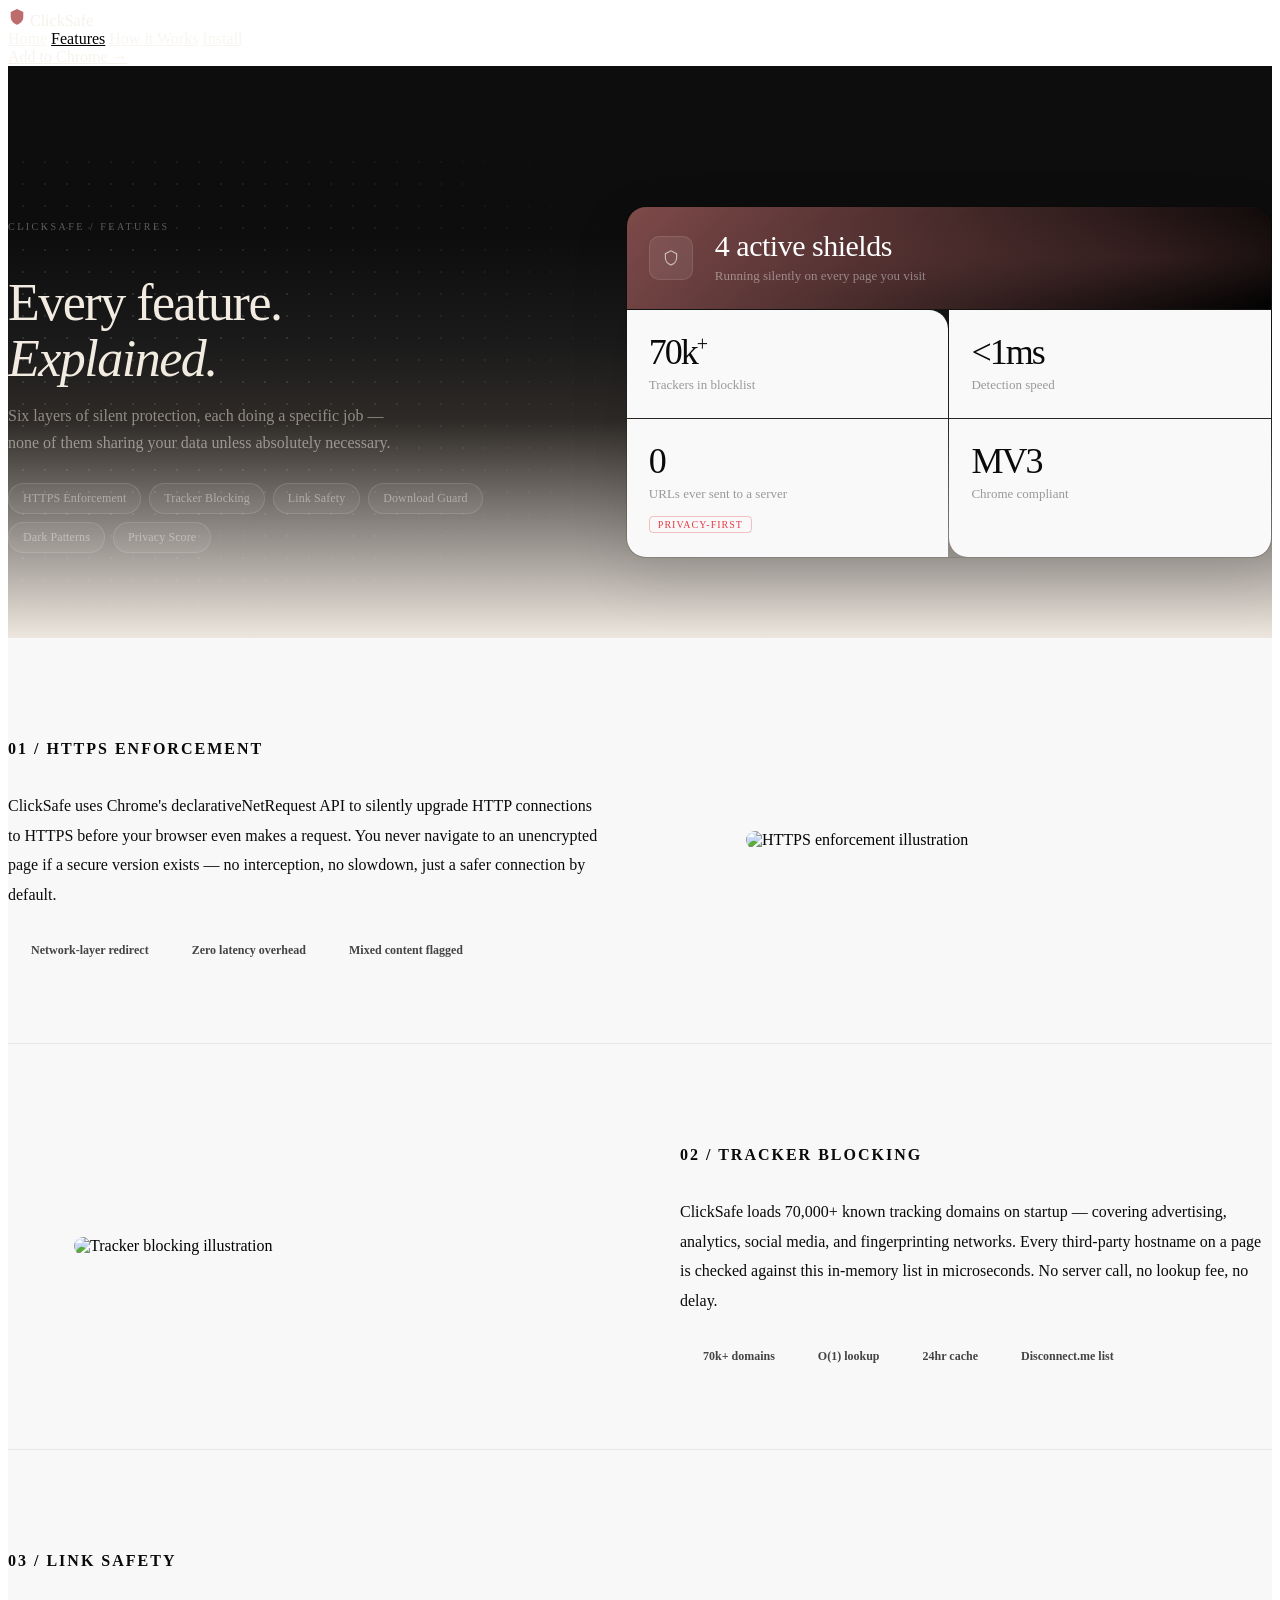
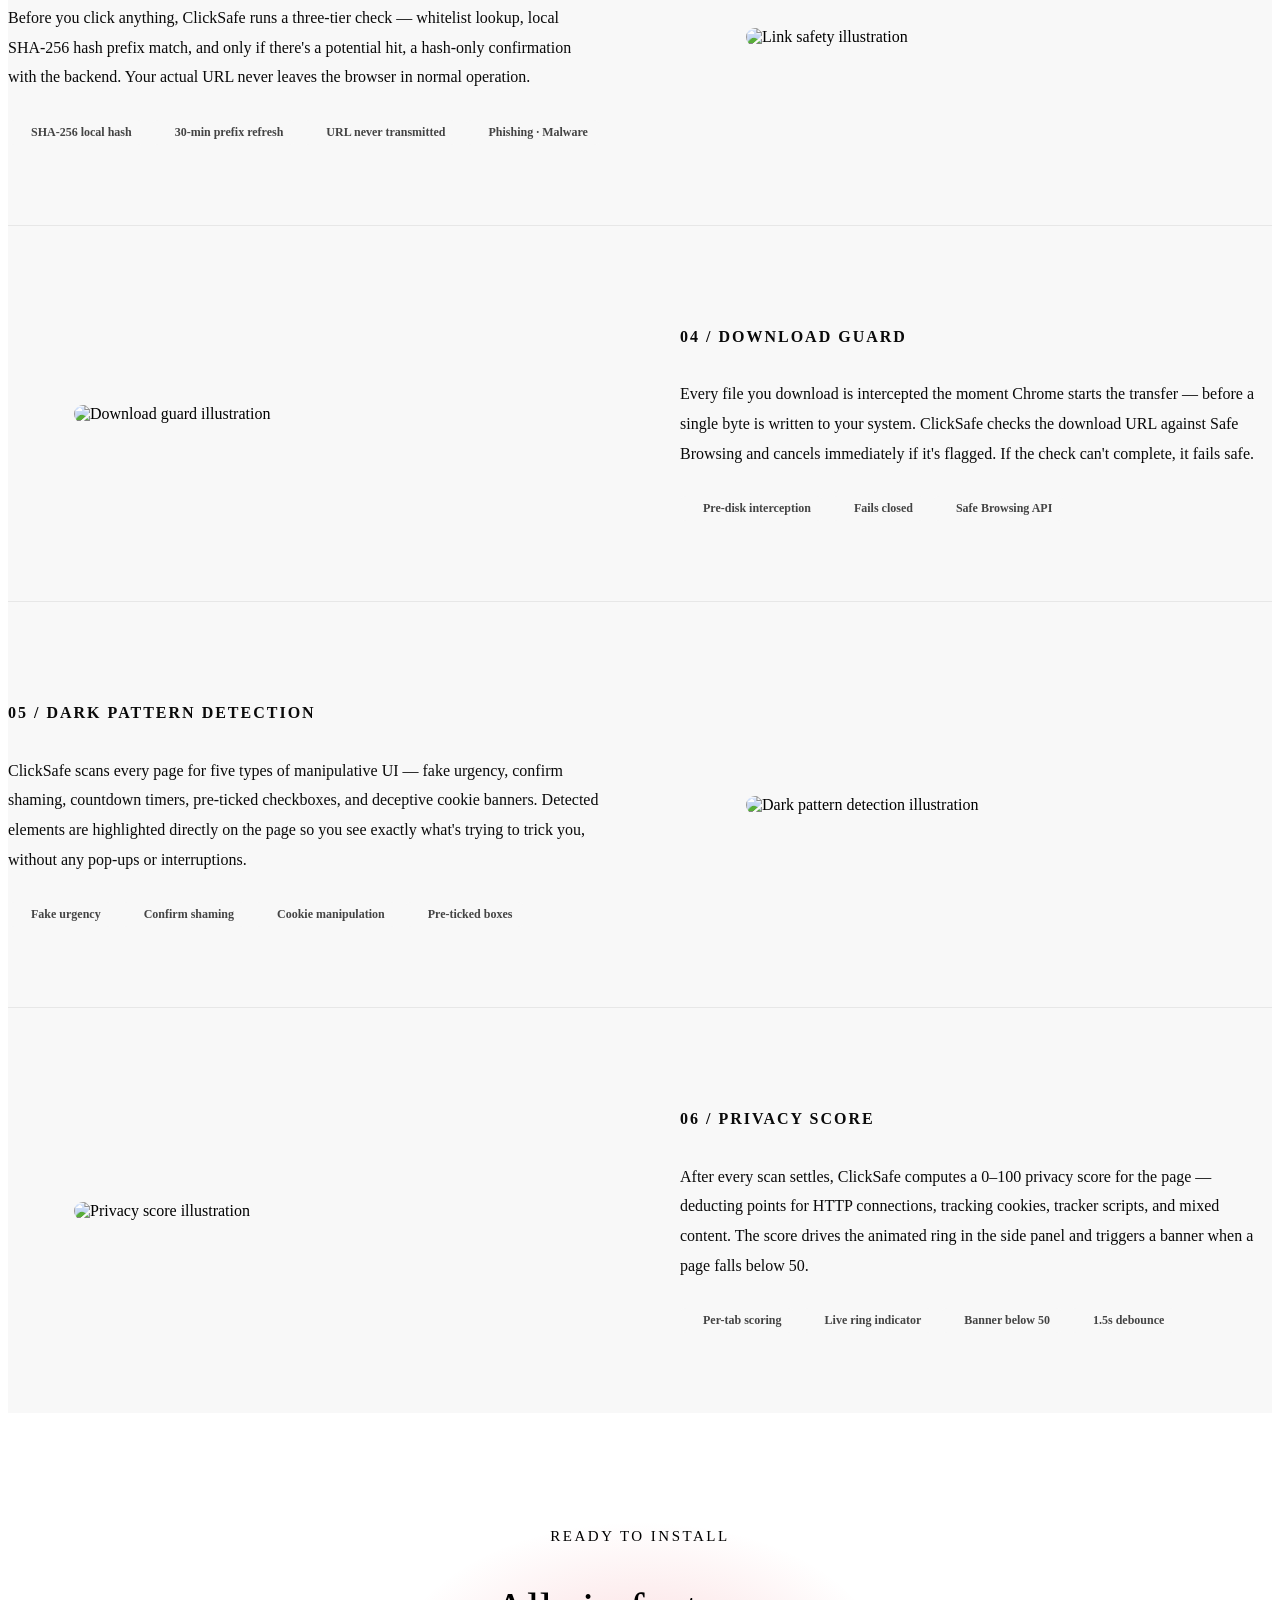
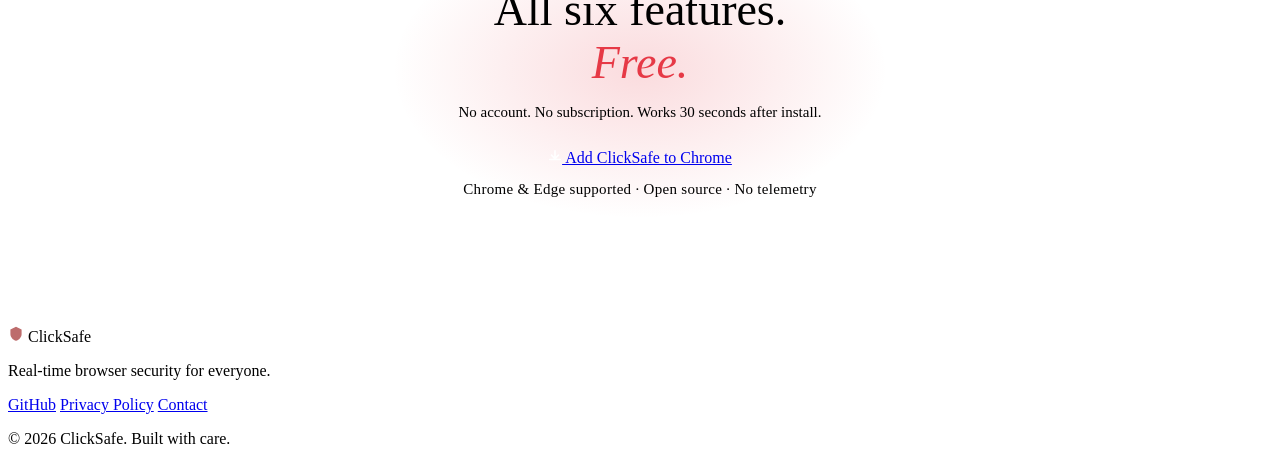
==== features.html @ 42089989 "add: html files" ====
<!DOCTYPE html>
<html lang="en">
<head>
  <meta charset="UTF-8" />
  <meta name="viewport" content="width=device-width, initial-scale=1.0" />
  <meta name="description" content="Every feature ClickSafe uses to protect your browser — explained clearly." />
  <title>Features — ClickSafe</title>

  <link href="https://fonts.googleapis.com/css2?family=DM+Serif+Display:ital@0;1&family=Space+Mono:wght@400;700&display=swap" rel="stylesheet">
  <link href="https://api.fontshare.com/v2/css?f[]=satoshi@400,500,600,700&display=swap" rel="stylesheet">
  <link rel="stylesheet" href="style.css">

  <style>
    body { background: #ffffff; }

    /* ── HERO ── */
    .feat-hero {
      padding: 0 0 80px;
      background: linear-gradient(
        to bottom,
        #0d0d0d 0%,
        #0d0d0d 30%,
        #1a1a1a 48%,
        #2e2a27 62%,
        #EDE7DF 100%
      );
      position: relative;
      overflow: hidden;
    }

    .feat-hero-inner {
      display: grid;
      grid-template-columns: 1fr 1.15fr;
      gap: 56px;
      align-items: center;
      padding-top: 140px;
    }

    .feat-hero-left {
      position: relative;
    }
    .feat-hero-left::before {
      content: '';
      position: absolute;
      inset: -60px -40px;
      background-image: radial-gradient(circle, rgba(255,255,255,0.1) 1px, transparent 1px);
      background-size: 22px 22px;
      mask-image: radial-gradient(ellipse 90% 85% at 25% 50%, black 30%, transparent 100%);
      -webkit-mask-image: radial-gradient(ellipse 90% 85% at 25% 50%, black 30%, transparent 100%);
      pointer-events: none;
      z-index: 0;
    }
    .feat-hero-left > * {
      position: relative;
      z-index: 1;
    }

    /* ── Left ── */
    .feat-eyebrow {
      font-family: var(--font-mono);
      font-size: 10px;
      letter-spacing: 2.5px;
      text-transform: uppercase;
      color: rgba(245,240,232,0.35);
      margin-bottom: 14px;
    }

    .feat-hero h1 {
      font-family: var(--font-display);
      font-size: clamp(36px, 4.2vw, 52px);
      font-weight: 400;
      line-height: 1.07;
      letter-spacing: -1.5px;
      color: #F2EBE1;
      margin-bottom: 16px;
    }
    .feat-hero h1 em {
      font-style: italic;
      color: #F2EBE1;
    }

    .feat-hero-desc {
      font-size: 16px;
      color: rgba(245,240,232,0.5);
      line-height: 1.7;
      max-width: 400px;
      margin-bottom: 26px;
    }

    .feat-pill-nav {
      display: flex;
      gap: 8px;
      flex-wrap: wrap;
    }
    .feat-pill {
      font-size: 12px;
      font-weight: 500;
      font-family: var(--font-body);
      padding: 7px 14px;
      border-radius: 999px;
      border: 1px solid rgba(255,255,255,0.12);
      color: rgba(245,240,232,0.45);
      text-decoration: none;
      transition: all 0.2s;
      background: rgba(255,255,255,0.05);
      letter-spacing: 0.1px;
    }
    .feat-pill:hover {
      border-color: rgba(230,57,70,0.5);
      color: rgba(245,240,232,0.95);
      background: rgba(230,57,70,0.08);
    }

    /* ── Right: stat grid ── */
    .feat-stat-grid {
      display: grid;
      grid-template-columns: 1fr 1fr;
      gap: 1px;
      background: rgba(0,0,0,0.1);
      border-radius: 20px;
      overflow: hidden;
      border: 1px solid rgba(0,0,0,0.1);
      box-shadow: 0 20px 60px rgba(0,0,0,0.1);
    }

    .feat-stat {
      background: #F9F9F9;
      padding: 24px 22px;
      transition: background 0.18s;
    }
    .feat-stat:hover { background: #fff; }

    .feat-stat:nth-child(1) { border-radius: 19px 0 0 0; }
    .feat-stat:nth-child(2) { border-radius: 0 19px 0 0; }
    .feat-stat:nth-child(5) { border-radius: 0 0 0 19px; }
    .feat-stat:nth-child(6) { border-radius: 0 0 19px 0; }

    .feat-stat.featured {
      grid-column: span 2;
      border-radius: 0;
      display: flex;
      align-items: center;
      gap: 22px;
      padding: 24px 22px;
      background:
        linear-gradient(135deg, rgba(189,108,108,0.65) 0%, rgba(0,0,0,0.88) 100%);
      position: relative;
      overflow: hidden;
    }
    .feat-stat.featured::after {
      content: '';
      position: absolute;
      inset: 0;
      background: radial-gradient(ellipse at 80% 50%, rgba(189,108,108,0.12) 0%, transparent 65%);
      pointer-events: none;
    }
    .feat-stat.featured:hover {
      background:
        linear-gradient(135deg, rgba(189,108,108,0.65) 0%, rgba(0,0,0,0.92) 100%);
    }

    .feat-stat-icon {
      width: 42px;
      height: 42px;
      border-radius: 10px;
      background: rgba(255,255,255,0.08);
      border: 1px solid rgba(255,255,255,0.1);
      display: flex;
      align-items: center;
      justify-content: center;
      flex-shrink: 0;
      position: relative;
      z-index: 1;
    }

    .feat-stat-num {
      font-family: var(--font-display);
      font-size: 36px;
      font-weight: 400;
      color: #0a0a0a;
      line-height: 1;
      margin-bottom: 6px;
      letter-spacing: -2px;
    }
    .feat-stat-num sup {
      font-size: 20px;
      vertical-align: super;
      letter-spacing: 0;
    }

    .feat-stat.featured .feat-stat-num {
      font-size: 30px;
      color: #fff;
      letter-spacing: -0.5px;
      position: relative;
      z-index: 1;
    }

    .feat-stat-label {
      font-size: 13px;
      color: #999;
      line-height: 1.4;
      font-family: var(--font-body);
    }
    .feat-stat.featured .feat-stat-label {
      color: rgba(255,255,255,0.42);
      position: relative;
      z-index: 1;
    }

    .feat-stat-body { position: relative; z-index: 1; }

    .feat-stat-accent {
      display: inline-block;
      font-size: 10px;
      font-family: var(--font-mono);
      letter-spacing: 1px;
      text-transform: uppercase;
      color: #E63946;
      border: 1px solid rgba(230,57,70,0.3);
      padding: 2px 8px;
      border-radius: 4px;
      margin-top: 12px;
    }

    /* ── FEATURE ROWS ── */
    .features-wrap {
      padding: 0;
      background: #f8f8f8;
    }

    .feat-row {
      display: grid;
      grid-template-columns: 1fr 1fr;
      align-items: center;
      gap: 80px;
      padding: 80px 0;
      border-bottom: 1px solid rgba(0,0,0,0.07);
      scroll-margin-top: 80px;
    }
    .feat-row:last-child { border-bottom: none; }

    .feat-row.reverse { direction: rtl; }
    .feat-row.reverse > * { direction: ltr; }

    /* ── UPDATED: bigger, bolder feature tag ── */
    .feat-tag {
      font-family: var(--font-mono);
      font-size: 20px;
      font-weight: 700;
      letter-spacing: 2px;
      text-transform: uppercase;
      color: #0a0a0a;
      margin-bottom: 16px;
    }

    .feat-text h2 {
      font-family: var(--font-display);
      font-size: clamp(28px, 3vw, 40px);
      font-weight: 400;
      line-height: 1.2;
      letter-spacing: -0.3px;
      color: #0a0a0a;
      margin-bottom: 20px;
    }
    .feat-text h2 em { font-style: italic; color: #0a0a0a; }

    /* ── UPDATED: paragraph text now black ── */
    .feat-text p {
      font-size: 16px;
      color: #0a0a0a;
      line-height: 1.85;
      margin-bottom: 28px;
    }

    /* chips */
    .feat-chips { display: flex; flex-wrap: wrap; gap: 8px; }
    .chip {
      display: inline-flex;
      align-items: center;
      gap: 5px;
      font-size: 12px;
      font-weight: 600;
      font-family: var(--font-body);
      padding: 5px 12px;
      border-radius: 6px;
      background: #f8f8f8;
      color: #444;
      border: 1px solid var(--border-light);
    }
    .chip-dot {
      width: 6px; height: 6px;
      border-radius: 50%;
      background: var(--red);
      flex-shrink: 0;
    }

    /* illustration */
    .feat-illus {
      display: flex;
      align-items: center;
      justify-content: center;
    }
    .feat-illus img {
      width: 100%;
      max-width: 460px;
      height: auto;
      border-radius: 16px;
      display: block;
    }

    /* ── CTA ── */
    .feat-cta {
      background: var(--dark);
      padding: 100px 0;
      text-align: center;
      position: relative;
      overflow: hidden;
    }
    .feat-cta-glow {
      position: absolute;
      width: 500px; height: 300px;
      border-radius: 50%;
      background: radial-gradient(ellipse, rgba(230,57,70,0.18) 0%, transparent 70%);
      top: 50%; left: 50%;
      transform: translate(-50%, -50%);
      pointer-events: none;
    }
    .feat-cta-inner { position: relative; z-index: 1; max-width: 520px; margin: 0 auto; }
    .feat-cta h2 {
      font-family: var(--font-display);
      font-size: clamp(32px, 4vw, 46px);
      color: var(--text-light);
      font-weight: 400;
      margin-bottom: 14px;
    }
    .feat-cta h2 em { color: #E63946; font-style: italic; }
    .feat-cta p { font-size: 15px; color: var(--text-light-muted); margin-bottom: 28px; }
    .feat-cta-note {
      font-family: var(--font-mono);
      font-size: 11px;
      color: rgba(245,240,232,0.25);
      margin-top: 14px;
      letter-spacing: 0.3px;
    }

    /* ── RESPONSIVE ── */
    @media (max-width: 900px) {
      .feat-hero-inner { grid-template-columns: 1fr; gap: 48px; }
      .feat-stat-grid { grid-template-columns: repeat(2, 1fr); }
      .feat-stat:nth-child(1),
      .feat-stat:nth-child(2),
      .feat-stat:nth-child(5),
      .feat-stat:nth-child(6) { border-radius: 0; }
    }
    @media (max-width: 860px) {
      .feat-row { grid-template-columns: 1fr; gap: 40px; padding: 64px 0; }
      .feat-row.reverse { direction: ltr; }
      .feat-illus { order: -1; }
    }
    @media (max-width: 580px) {
      .feat-hero { padding: 100px 0 60px; }
      .feat-stat.featured { flex-direction: column; gap: 10px; }
    }
  </style>
</head>
<body>

  <header class="navbar scrolled" id="navbar" style="background: transparent; box-shadow: none;">
    <div class="container nav-inner">
      <div class="nav-logo" style="color: rgba(245,240,232,0.9);">
        <svg width="18" height="18" viewBox="0 0 20 20" fill="none">
          <path d="M10 1L3 4.5V10c0 4 3.1 7.5 7 8.5 3.9-1 7-4.5 7-8.5V4.5L10 1z" fill="#bd6c6c"/>
        </svg>
        ClickSafe
      </div>
      <nav class="nav-links">
        <a href="index.html" style="color: rgba(245,240,232,0.6);">Home</a>
        <a href="features.html" style="color: var(--red);">Features</a>
        <a href="how-it-works.html" style="color: rgba(245,240,232,0.6);">How it Works</a>
        <a href="index.html#install" style="color: rgba(245,240,232,0.6);">Install</a>
      </nav>
      <a href="#" class="nav-cta" style="color: rgba(245,240,232,0.8); border-color: rgba(245,240,232,0.2);">Add to Chrome &rarr;</a>
    </div>
  </header>

  <section class="feat-hero">
    <div class="container">
      <div class="feat-hero-inner">

        <!-- Left -->
        <div class="feat-hero-left reveal">
          <p class="feat-eyebrow">ClickSafe / Features</p>
          <h1>Every feature.<br><em>Explained.</em></h1>
          <p class="feat-hero-desc">Six layers of silent protection, each doing a specific job — none of them sharing your data unless absolutely necessary.</p>
          <div class="feat-pill-nav">
            <a href="#https" class="feat-pill">HTTPS Enforcement</a>
            <a href="#trackers" class="feat-pill">Tracker Blocking</a>
            <a href="#links" class="feat-pill">Link Safety</a>
            <a href="#downloads" class="feat-pill">Download Guard</a>
            <a href="#darkpatterns" class="feat-pill">Dark Patterns</a>
            <a href="#score" class="feat-pill">Privacy Score</a>
          </div>
        </div>

        <!-- Right: stat grid -->
        <div class="feat-hero-right reveal reveal-delay">
          <div class="feat-stat-grid">

            <!-- Featured dark strip -->
            <div class="feat-stat featured">
              <div class="feat-stat-icon">
                <svg width="16" height="16" viewBox="0 0 20 20" fill="none">
                  <path d="M10 1L3 4.5V10c0 4 3.1 7.5 7 8.5 3.9-1 7-4.5 7-8.5V4.5L10 1z" stroke="rgba(255,255,255,0.6)" stroke-width="1.5"/>
                </svg>
              </div>
              <div class="feat-stat-body">
                <div class="feat-stat-num">4 active shields</div>
                <div class="feat-stat-label">Running silently on every page you visit</div>
              </div>
            </div>

            <div class="feat-stat">
              <div class="feat-stat-num">70k<sup>+</sup></div>
              <div class="feat-stat-label">Trackers in blocklist</div>
            </div>

            <div class="feat-stat">
              <div class="feat-stat-num">&lt;1ms</div>
              <div class="feat-stat-label">Detection speed</div>
            </div>

            <div class="feat-stat">
              <div class="feat-stat-num">0</div>
              <div class="feat-stat-label">URLs ever sent to a server</div>
              <span class="feat-stat-accent">Privacy-first</span>
            </div>

            <div class="feat-stat">
              <div class="feat-stat-num">MV3</div>
              <div class="feat-stat-label">Chrome compliant</div>
            </div>

          </div>
        </div>

      </div>
    </div>
  </section>

  <main class="features-wrap">
    <div class="container">

      <!-- 1. HTTPS — text left, image right -->
      <div class="feat-row reveal" id="https">
        <div class="feat-text">
          <p class="feat-tag">01 / HTTPS Enforcement</p>
          <p>ClickSafe uses Chrome's declarativeNetRequest API to silently upgrade HTTP connections to HTTPS before your browser even makes a request. You never navigate to an unencrypted page if a secure version exists — no interception, no slowdown, just a safer connection by default.</p>
          <div class="feat-chips">
            <span class="chip"><span class="chip-dot"></span>Network-layer redirect</span>
            <span class="chip"><span class="chip-dot"></span>Zero latency overhead</span>
            <span class="chip"><span class="chip-dot"></span>Mixed content flagged</span>
          </div>
        </div>
        <div class="feat-illus">
          <img src="assets/features/https.svg" alt="HTTPS enforcement illustration" />
        </div>
      </div>

      <!-- 2. TRACKERS — image left, text right -->
      <div class="feat-row reverse reveal" id="trackers">
        <div class="feat-text">
          <p class="feat-tag">02 / Tracker Blocking</p>
          <p>ClickSafe loads 70,000+ known tracking domains on startup — covering advertising, analytics, social media, and fingerprinting networks. Every third-party hostname on a page is checked against this in-memory list in microseconds. No server call, no lookup fee, no delay.</p>
          <div class="feat-chips">
            <span class="chip"><span class="chip-dot"></span>70k+ domains</span>
            <span class="chip"><span class="chip-dot"></span>O(1) lookup</span>
            <span class="chip"><span class="chip-dot"></span>24hr cache</span>
            <span class="chip"><span class="chip-dot"></span>Disconnect.me list</span>
          </div>
        </div>
        <div class="feat-illus">
          <img src="assets/features/trackers.svg" alt="Tracker blocking illustration" />
        </div>
      </div>

      <!-- 3. LINK SAFETY — text left, image right -->
      <div class="feat-row reveal" id="links">
        <div class="feat-text">
          <p class="feat-tag">03 / Link Safety</p>
          <p>Before you click anything, ClickSafe runs a three-tier check — whitelist lookup, local SHA-256 hash prefix match, and only if there's a potential hit, a hash-only confirmation with the backend. Your actual URL never leaves the browser in normal operation.</p>
          <div class="feat-chips">
            <span class="chip"><span class="chip-dot"></span>SHA-256 local hash</span>
            <span class="chip"><span class="chip-dot"></span>30-min prefix refresh</span>
            <span class="chip"><span class="chip-dot"></span>URL never transmitted</span>
            <span class="chip"><span class="chip-dot"></span>Phishing · Malware</span>
          </div>
        </div>
        <div class="feat-illus">
          <img src="assets/features/link-safety.svg" alt="Link safety illustration" />
        </div>
      </div>

      <!-- 4. DOWNLOAD GUARD — image left, text right -->
      <div class="feat-row reverse reveal" id="downloads">
        <div class="feat-text">
          <p class="feat-tag">04 / Download Guard</p>
          <p>Every file you download is intercepted the moment Chrome starts the transfer — before a single byte is written to your system. ClickSafe checks the download URL against Safe Browsing and cancels immediately if it's flagged. If the check can't complete, it fails safe.</p>
          <div class="feat-chips">
            <span class="chip"><span class="chip-dot"></span>Pre-disk interception</span>
            <span class="chip"><span class="chip-dot"></span>Fails closed</span>
            <span class="chip"><span class="chip-dot"></span>Safe Browsing API</span>
          </div>
        </div>
        <div class="feat-illus">
          <img src="assets/features/download-guard.svg" alt="Download guard illustration" />
        </div>
      </div>

      <!-- 5. DARK PATTERNS — text left, image right -->
      <div class="feat-row reveal" id="darkpatterns">
        <div class="feat-text">
          <p class="feat-tag">05 / Dark Pattern Detection</p>
          <p>ClickSafe scans every page for five types of manipulative UI — fake urgency, confirm shaming, countdown timers, pre-ticked checkboxes, and deceptive cookie banners. Detected elements are highlighted directly on the page so you see exactly what's trying to trick you, without any pop-ups or interruptions.</p>
          <div class="feat-chips">
            <span class="chip"><span class="chip-dot"></span>Fake urgency</span>
            <span class="chip"><span class="chip-dot"></span>Confirm shaming</span>
            <span class="chip"><span class="chip-dot"></span>Cookie manipulation</span>
            <span class="chip"><span class="chip-dot"></span>Pre-ticked boxes</span>
          </div>
        </div>
        <div class="feat-illus">
          <img src="assets/features/dark-patterns.svg" alt="Dark pattern detection illustration" />
        </div>
      </div>

      <!-- 6. PRIVACY SCORE — image left, text right -->
      <div class="feat-row reverse reveal" id="score">
        <div class="feat-text">
          <p class="feat-tag">06 / Privacy Score</p>
          <p>After every scan settles, ClickSafe computes a 0–100 privacy score for the page — deducting points for HTTP connections, tracking cookies, tracker scripts, and mixed content. The score drives the animated ring in the side panel and triggers a banner when a page falls below 50.</p>
          <div class="feat-chips">
            <span class="chip"><span class="chip-dot"></span>Per-tab scoring</span>
            <span class="chip"><span class="chip-dot"></span>Live ring indicator</span>
            <span class="chip"><span class="chip-dot"></span>Banner below 50</span>
            <span class="chip"><span class="chip-dot"></span>1.5s debounce</span>
          </div>
        </div>
        <div class="feat-illus">
          <img src="assets/features/privacy-score.svg" alt="Privacy score illustration" />
        </div>
      </div>

    </div>
  </main>

  <section class="feat-cta">
    <div class="feat-cta-glow"></div>
    <div class="feat-cta-inner reveal">
      <p class="feat-eyebrow" style="justify-content:center; margin-bottom:14px;">
        <span></span> Ready to install <span></span>
      </p>
      <h2>All six features.<br><em>Free.</em></h2>
      <p>No account. No subscription. Works 30 seconds after install.</p>
      <a href="#" class="btn-primary btn-lg">
        <svg width="14" height="14" viewBox="0 0 16 16" fill="none"><path d="M8 2v8M4 7l4 4 4-4M2 12h12" stroke="white" stroke-width="1.8" stroke-linecap="round" stroke-linejoin="round"/></svg>
        Add ClickSafe to Chrome
      </a>
      <p class="feat-cta-note">Chrome &amp; Edge supported &middot; Open source &middot; No telemetry</p>
    </div>
  </section>

  <footer class="footer">
    <div class="container footer-inner">
      <div class="footer-brand">
        <div class="nav-logo footer-logo">
          <svg width="16" height="16" viewBox="0 0 20 20" fill="none"><path d="M10 1L3 4.5V10c0 4 3.1 7.5 7 8.5 3.9-1 7-4.5 7-8.5V4.5L10 1z" fill="#bd6c6c"/></svg>
          ClickSafe
        </div>
        <p>Real-time browser security for everyone.</p>
      </div>
      <div class="footer-links">
        <a href="#">GitHub</a>
        <a href="#">Privacy Policy</a>
        <a href="#">Contact</a>
      </div>
    </div>
    <div class="container footer-bottom">
      <p>&copy; 2026 ClickSafe. Built with care.</p>
    </div>
  </footer>

  <script src="script.js"></script>
  <script>
    const reveals = document.querySelectorAll('.reveal');
    const observer = new IntersectionObserver(entries => {
      entries.forEach(e => { if (e.isIntersecting) { e.target.classList.add('visible'); observer.unobserve(e.target); }});
    }, { threshold: 0.1 });
    reveals.forEach(r => observer.observe(r));
  </script>

</body>
</html>
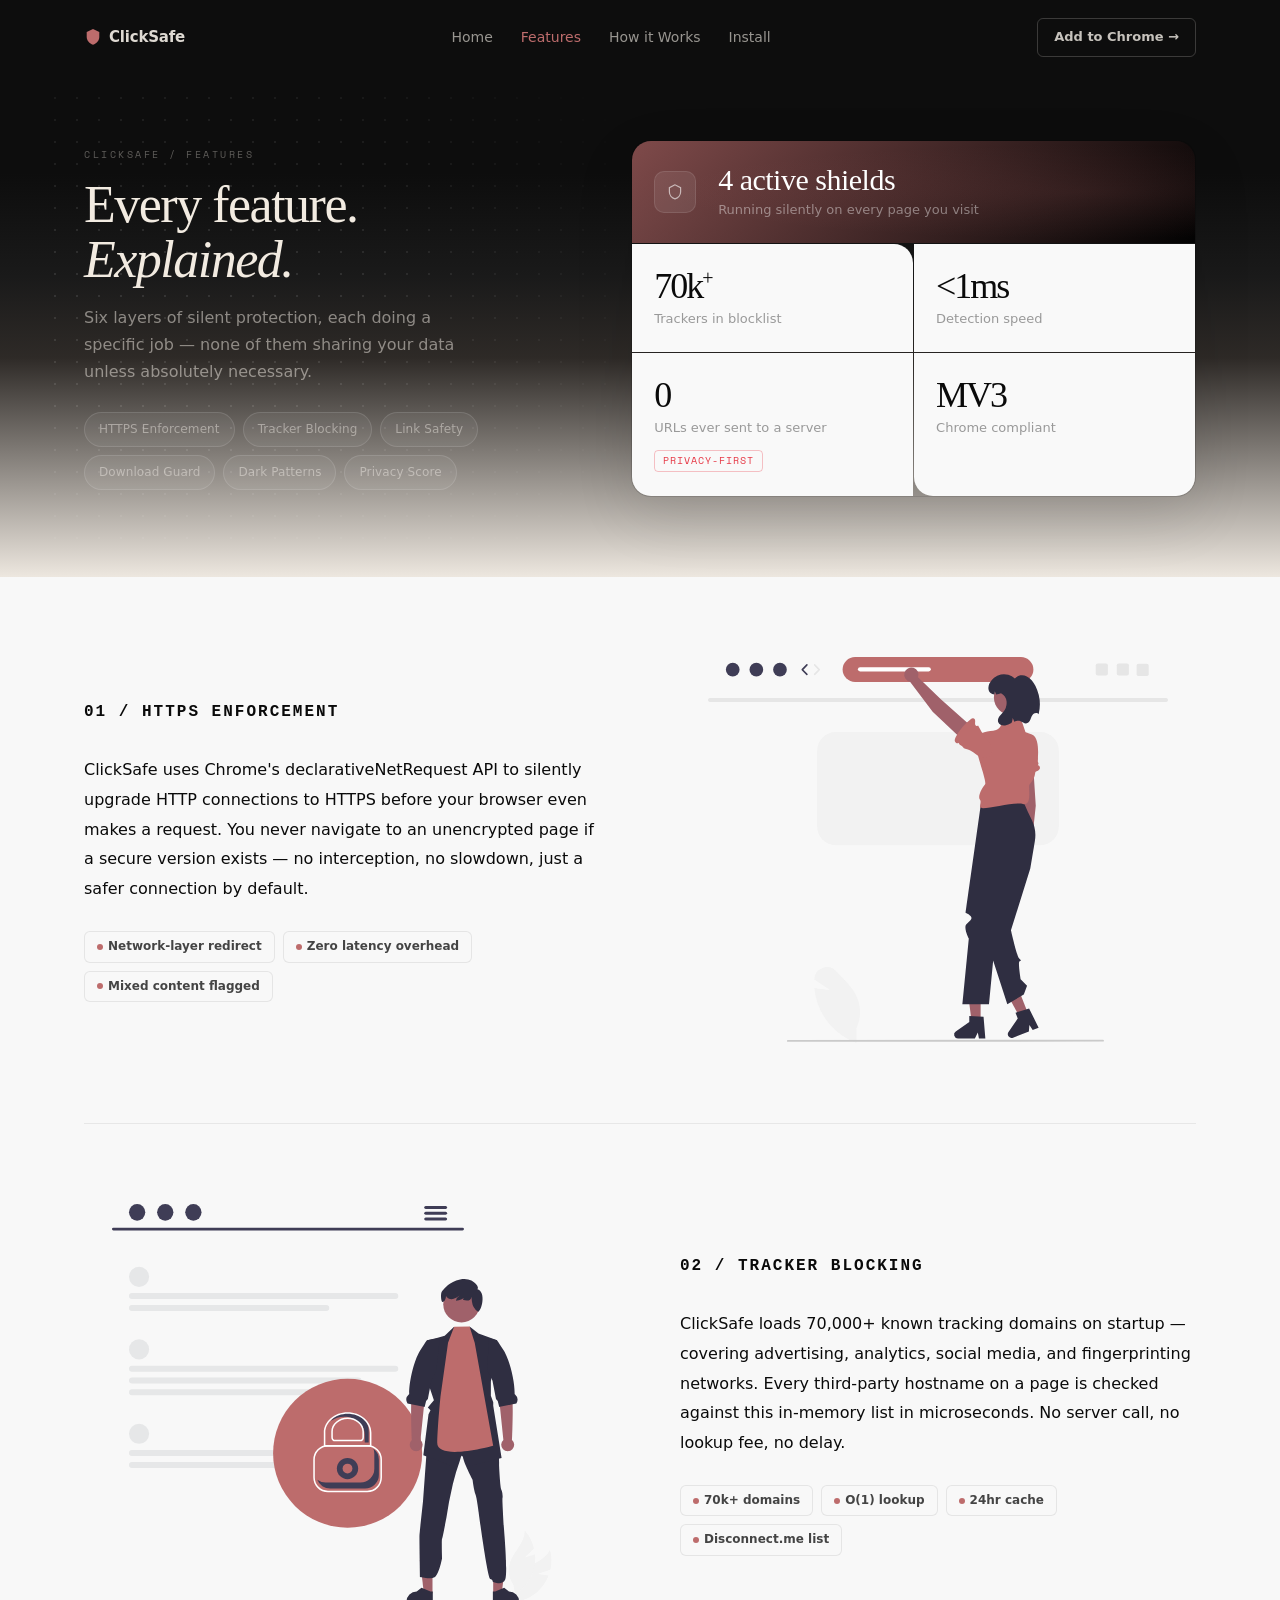
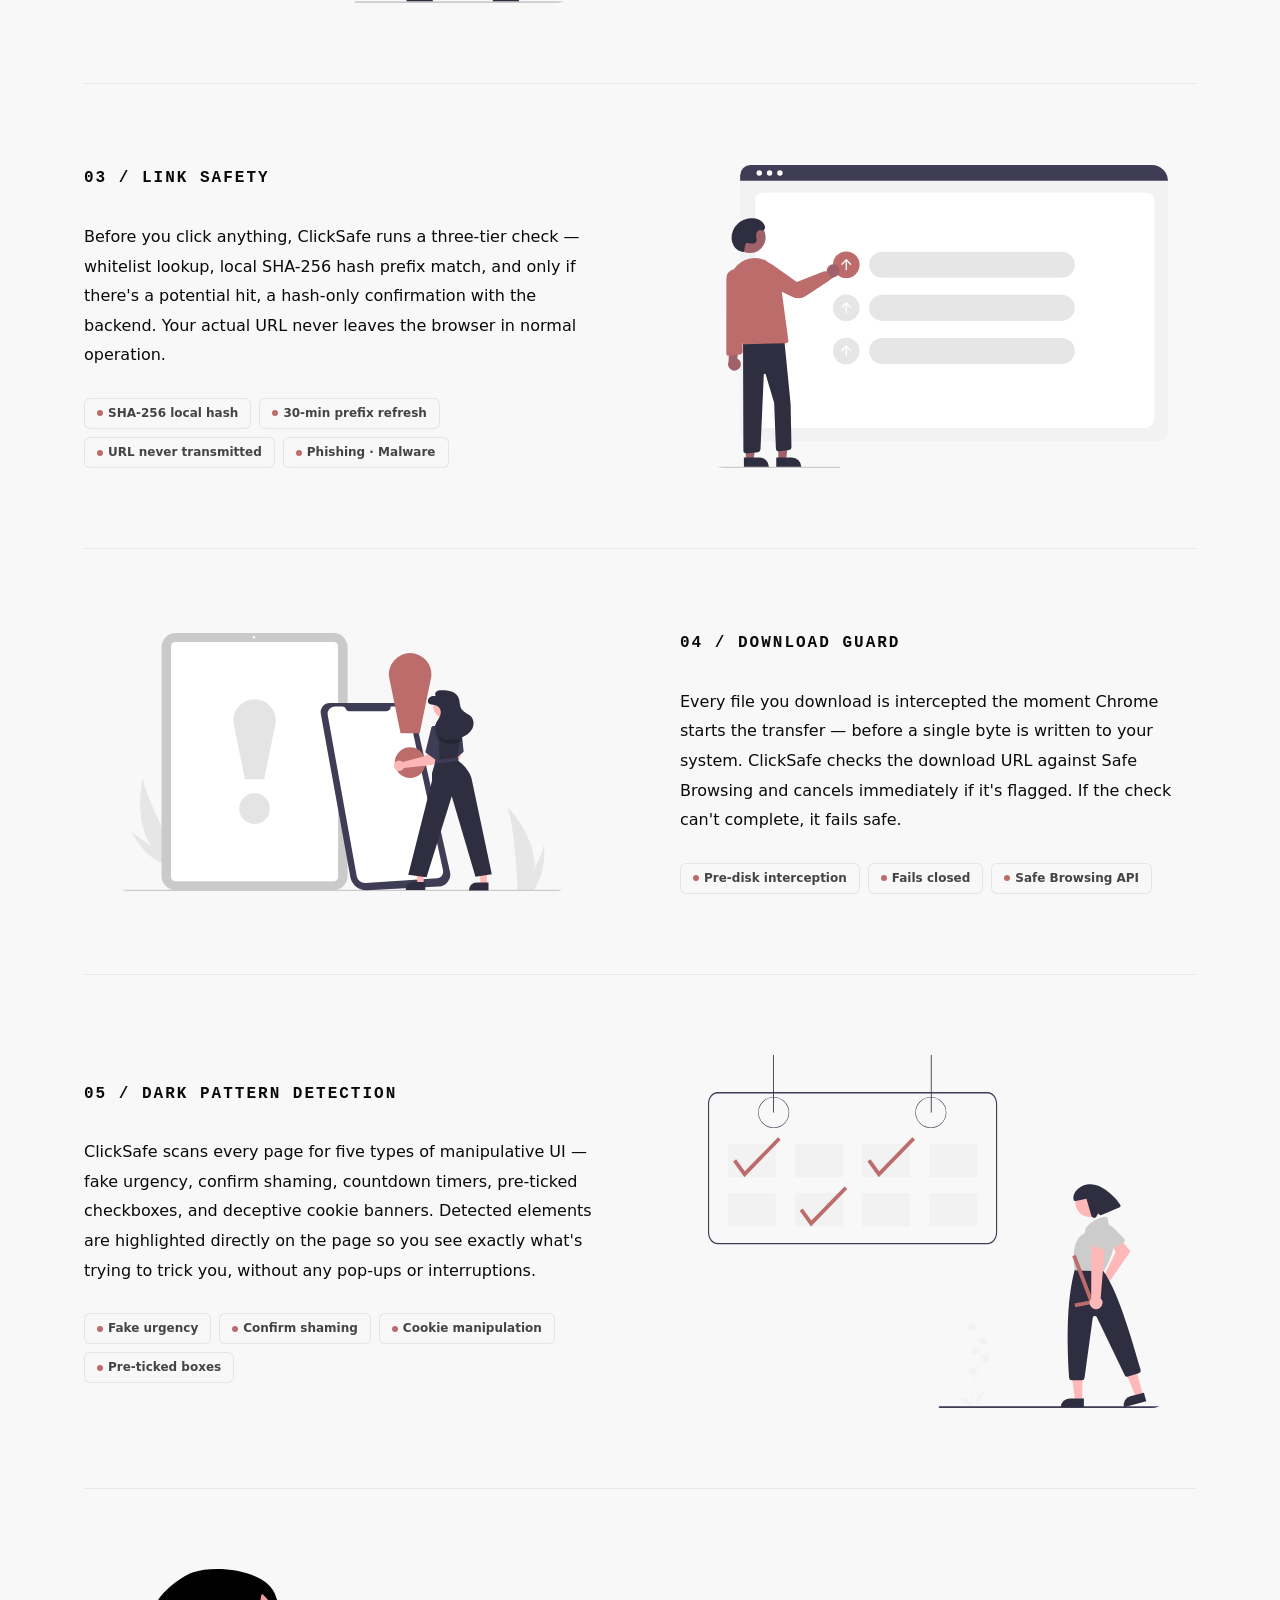
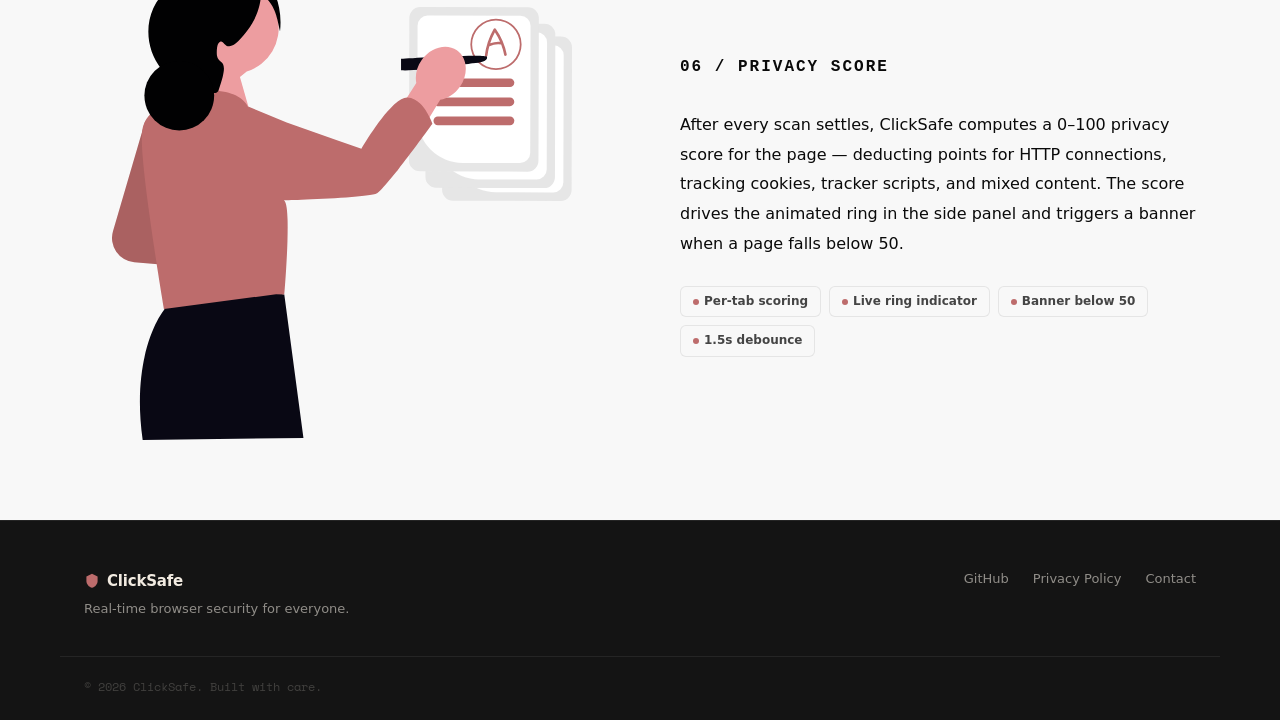
==== commit 70109fa4: "update: features page" ====
--- a/features.html
+++ b/features.html
@@ -554,22 +554,6 @@
     </div>
   </main>
 
-  <section class="feat-cta">
-    <div class="feat-cta-glow"></div>
-    <div class="feat-cta-inner reveal">
-      <p class="feat-eyebrow" style="justify-content:center; margin-bottom:14px;">
-        <span></span> Ready to install <span></span>
-      </p>
-      <h2>All six features.<br><em>Free.</em></h2>
-      <p>No account. No subscription. Works 30 seconds after install.</p>
-      <a href="#" class="btn-primary btn-lg">
-        <svg width="14" height="14" viewBox="0 0 16 16" fill="none"><path d="M8 2v8M4 7l4 4 4-4M2 12h12" stroke="white" stroke-width="1.8" stroke-linecap="round" stroke-linejoin="round"/></svg>
-        Add ClickSafe to Chrome
-      </a>
-      <p class="feat-cta-note">Chrome &amp; Edge supported &middot; Open source &middot; No telemetry</p>
-    </div>
-  </section>
-
   <footer class="footer">
     <div class="container footer-inner">
       <div class="footer-brand">
--- a/style.css
+++ b/style.css
@@ -0,0 +1,923 @@
+/* ===== RESET ===== */
+*, *::before, *::after { margin: 0; padding: 0; box-sizing: border-box; }
+
+:root {
+  --dark: #0d0d0d;
+  --dark-2: #141414;
+  --dark-3: #1a1a1a;
+  --light: #ffffff;
+  --light-2: #ffffff;
+  --mid: #f8f8f8;
+  --red: #bd6c6c;
+  --red-bright: #E63946;
+  --red-dim: rgba(189,108,108,0.13);
+  --red-glow: rgba(189,108,108,0.20);
+  --text-dark: #111111;
+  --text-muted: #6B7280;
+  --text-light: #F2EBE1;
+  --text-light-muted: rgba(245,240,232,0.55);
+  --border-light: rgba(0,0,0,0.08);
+  --border-dark: rgba(255,255,255,0.07);
+  --font-display: 'DM Serif Display', Georgia, serif;
+  --font-body: 'Satoshi', system-ui, sans-serif;
+  --font-mono: 'Space Mono', monospace;
+}
+
+html { scroll-behavior: smooth; }
+
+body {
+  background: #ffffff;
+  color: var(--text-dark);
+  font-family: var(--font-body);
+  font-size: 16px;
+  line-height: 1.6;
+  -webkit-font-smoothing: antialiased;
+}
+
+.container {
+  max-width: 1160px;
+  margin: 0 auto;
+  padding: 0 24px;
+}
+
+/* ===== REVEAL ANIMATIONS ===== */
+@keyframes fadeUp {
+  from { opacity: 0; transform: translateY(28px); }
+  to   { opacity: 1; transform: translateY(0); }
+}
+
+.reveal {
+  opacity: 0;
+  transform: translateY(28px);
+  transition: opacity 0.65s ease, transform 0.65s ease;
+}
+.reveal.visible {
+  opacity: 1;
+  transform: translateY(0);
+}
+.reveal-delay { transition-delay: 0.18s; }
+
+/* ===== NAVBAR ===== */
+.navbar {
+  position: fixed;
+  top: 0; left: 0; right: 0;
+  z-index: 100;
+  padding: 18px 0;
+  background: transparent;
+  transition: background 0.3s ease, box-shadow 0.3s ease, padding 0.3s ease;
+}
+.navbar.scrolled {
+  background: rgba(255, 255, 255, 0.92);
+  backdrop-filter: blur(12px);
+  -webkit-backdrop-filter: blur(12px);
+  box-shadow: 0 1px 0 var(--border-light);
+  padding: 12px 0;
+}
+/* On dark hero, navbar starts transparent — text should be light */
+.navbar:not(.scrolled) .nav-logo,
+.navbar:not(.scrolled) .nav-links a {
+  color: rgba(245,240,232,0.9);
+}
+.navbar:not(.scrolled) .nav-cta {
+  border-color: rgba(245,240,232,0.3);
+  color: rgba(245,240,232,0.9);
+}
+
+.nav-inner {
+  display: flex;
+  align-items: center;
+  justify-content: space-between;
+}
+
+.nav-logo {
+  display: flex;
+  align-items: center;
+  gap: 7px;
+  font-family: var(--font-body);
+  font-weight: 700;
+  font-size: 15px;
+  letter-spacing: -0.2px;
+  color: var(--text-dark);
+  text-decoration: none;
+  transition: color 0.3s;
+}
+
+.nav-links {
+  display: flex;
+  gap: 28px;
+}
+.nav-links a {
+  text-decoration: none;
+  font-size: 14px;
+  font-weight: 500;
+  color: var(--text-dark);
+  transition: color 0.2s;
+}
+.nav-links a:hover { color: var(--red); }
+.navbar.scrolled .nav-links a { color: var(--text-dark); }
+
+.nav-cta {
+  font-size: 13px;
+  font-weight: 600;
+  font-family: var(--font-body);
+  color: var(--text-dark);
+  text-decoration: none;
+  border: 1px solid rgba(0,0,0,0.2);
+  border-radius: 6px;
+  padding: 8px 16px;
+  transition: all 0.2s;
+}
+.navbar.scrolled .nav-cta {
+  color: var(--text-dark);
+  border-color: rgba(0,0,0,0.2);
+}
+.nav-cta:hover {
+  background: var(--red-bright);
+  border-color: var(--red-bright);
+  color: white;
+}
+
+/* ===== HERO — DARK ===== */
+.hero {
+  position: relative;
+  background:
+    linear-gradient(to right, rgba(13,13,13,0.97) 38%, rgba(13,13,13,0.72) 65%, rgba(13,13,13,0.45) 100%),
+    url('https://images.unsplash.com/photo-1498050108023-c5249f4df085?w=1600&q=80&auto=format&fit=crop') center/cover no-repeat;
+  min-height: 100vh;
+  display: flex;
+  align-items: center;
+  overflow: hidden;
+  padding-top: 80px;
+}
+
+.hero-glow {
+  position: absolute;
+  width: 700px;
+  height: 700px;
+  border-radius: 50%;
+  background: radial-gradient(ellipse, rgba(230,57,70,0.18) 0%, transparent 70%);
+  top: -100px;
+  right: -100px;
+  pointer-events: none;
+}
+
+.hero-content {
+  display: flex;
+  align-items: center;
+  gap: 64px;
+  padding-top: 60px;
+  padding-bottom: 100px;
+  width: 100%;
+}
+
+.hero-left { flex: 1; }
+.hero-right {
+  flex: 1;
+  position: relative;
+  display: flex;
+  justify-content: center;
+  align-items: center;
+}
+
+.hero-tag {
+  display: inline-flex;
+  align-items: center;
+  gap: 8px;
+  font-family: var(--font-mono);
+  font-size: 11px;
+  letter-spacing: 1.5px;
+  text-transform: uppercase;
+  color: var(--text-light-muted);
+  margin-bottom: 24px;
+}
+
+.tag-dot {
+  width: 7px;
+  height: 7px;
+  background: var(--red-bright);
+  border-radius: 50%;
+  animation: pulse 2s ease-in-out infinite;
+}
+
+@keyframes pulse {
+  0%, 100% { opacity: 1; transform: scale(1); box-shadow: 0 0 0 0 rgba(230,57,70,0.4); }
+  50% { opacity: 0.85; transform: scale(1.1); box-shadow: 0 0 0 5px rgba(230,57,70,0); }
+}
+
+.hero-h1 {
+  font-family: var(--font-display);
+  font-size: clamp(44px, 5.5vw, 68px);
+  font-weight: 400;
+  line-height: 1.1;
+  letter-spacing: -1px;
+  color: var(--text-light);
+  margin-bottom: 22px;
+}
+.hero-h1 em {
+  font-style: italic;
+  color: var(--red-bright);
+}
+
+.hero-desc {
+  font-size: 17px;
+  line-height: 1.7;
+  color: var(--text-light-muted);
+  max-width: 460px;
+  margin-bottom: 34px;
+}
+
+.hero-actions {
+  display: flex;
+  align-items: center;
+  gap: 14px;
+  margin-bottom: 18px;
+}
+
+.btn-primary {
+  display: inline-flex;
+  align-items: center;
+  gap: 8px;
+  background: var(--red-bright);
+  color: white;
+  font-family: var(--font-body);
+  font-weight: 600;
+  font-size: 14px;
+  padding: 13px 22px;
+  border-radius: 8px;
+  text-decoration: none;
+  transition: background 0.2s, transform 0.15s;
+}
+.btn-primary:hover { background: #C1121F; transform: translateY(-1px); }
+.btn-primary.btn-lg { font-size: 15px; padding: 15px 28px; }
+
+.btn-ghost {
+  font-size: 14px;
+  font-weight: 500;
+  color: var(--text-light-muted);
+  text-decoration: none;
+  transition: color 0.2s;
+}
+.btn-ghost:hover { color: var(--text-light); }
+
+.hero-note {
+  font-size: 12px;
+  color: rgba(245,240,232,0.35);
+  font-family: var(--font-mono);
+  letter-spacing: 0.3px;
+}
+
+/* Browser mock */
+.browser-mock {
+  width: 90%;
+  max-width: 400px;
+  background: #1e1e1e;
+  border-radius: 12px;
+  border: 1px solid rgba(255,255,255,0.07);
+  overflow: hidden;
+  box-shadow: 0 40px 80px rgba(0,0,0,0.5);
+}
+
+.browser-bar {
+  background: #272727;
+  padding: 10px 14px;
+  display: flex;
+  align-items: center;
+  gap: 10px;
+  border-bottom: 1px solid rgba(255,255,255,0.06);
+}
+
+.browser-dots { display: flex; gap: 5px; }
+.dot-red    { width: 10px; height: 10px; border-radius: 50%; background: #FF5F57; }
+.dot-yellow { width: 10px; height: 10px; border-radius: 50%; background: #FFBD2E; }
+.dot-green  { width: 10px; height: 10px; border-radius: 50%; background: #28C840; }
+
+.browser-url {
+  display: flex;
+  align-items: center;
+  gap: 5px;
+  font-family: var(--font-mono);
+  font-size: 10px;
+  color: rgba(255,255,255,0.4);
+  background: rgba(255,255,255,0.05);
+  border-radius: 4px;
+  padding: 4px 10px;
+  flex: 1;
+}
+
+.browser-body { padding: 20px; display: flex; flex-direction: column; gap: 10px; }
+.sk-line {
+  height: 10px;
+  border-radius: 4px;
+  background: rgba(255,255,255,0.06);
+}
+.w-65 { width: 65%; }
+.w-45 { width: 45%; }
+.w-75 { width: 75%; }
+.sk-block {
+  height: 80px;
+  border-radius: 8px;
+  background: rgba(255,255,255,0.04);
+  margin-top: 4px;
+}
+
+/* Hero modal */
+.hero-modal {
+  position: absolute;
+  bottom: -20px;
+  left: -20px;
+  background: white;
+  border-radius: 12px;
+  padding: 16px;
+  width: 260px;
+  box-shadow: 0 20px 50px rgba(0,0,0,0.3);
+  border: 1px solid rgba(189,108,108,0.15);
+  animation: floatModal 4s ease-in-out infinite;
+}
+
+@keyframes floatModal {
+  0%, 100% { transform: translateY(0); }
+  50% { transform: translateY(-6px); }
+}
+
+.modal-icon-wrap {
+  margin-bottom: 8px;
+}
+
+.modal-text strong {
+  font-size: 13px;
+  display: block;
+  margin-bottom: 3px;
+}
+.modal-text p {
+  font-size: 12px;
+  color: var(--text-muted);
+}
+
+.modal-btns {
+  display: flex;
+  gap: 8px;
+  margin-top: 12px;
+}
+.modal-btns button {
+  flex: 1;
+  padding: 7px 0;
+  border: none;
+  border-radius: 6px;
+  font-size: 12px;
+  font-weight: 600;
+  cursor: pointer;
+  font-family: var(--font-body);
+}
+.modal-ignore { background: #f0f0f0; color: #666; }
+.modal-block { background: var(--red-bright); color: white; }
+
+/* Hero panel */
+.hero-panel {
+  position: absolute;
+  top: -10px;
+  right: -30px;
+  background: white;
+  border-radius: 10px;
+  padding: 14px 16px;
+  width: 170px;
+  box-shadow: 0 16px 40px rgba(0,0,0,0.2);
+  border: 1px solid rgba(0,0,0,0.06);
+  animation: floatPanel 4s ease-in-out infinite;
+  animation-delay: 1s;
+}
+
+@keyframes floatPanel {
+  0%, 100% { transform: translateY(0); }
+  50% { transform: translateY(-5px); }
+}
+
+.panel-title {
+  font-size: 10px;
+  font-family: var(--font-mono);
+  text-transform: uppercase;
+  letter-spacing: 1px;
+  color: var(--text-muted);
+  margin-bottom: 10px;
+}
+
+.panel-row {
+  display: flex;
+  justify-content: space-between;
+  align-items: center;
+  margin-bottom: 7px;
+  font-size: 12px;
+  font-weight: 500;
+}
+
+.badge {
+  font-size: 10px;
+  font-family: var(--font-mono);
+  padding: 2px 7px;
+  border-radius: 20px;
+  font-weight: 700;
+}
+.badge-green  { background: rgba(34,197,94,0.12);  color: #16a34a; }
+.badge-yellow { background: rgba(234,179,8,0.12);  color: #ca8a04; }
+.badge-red    { background: rgba(189,108,108,0.12);   color: #bd6c6c; }
+
+/* ===== STATS BAR — DARK ===== */
+.stats-bar {
+  background: var(--dark-2);
+  border-top: none;
+  border-bottom: none;
+}
+
+.stats-inner {
+  display: flex;
+  align-items: center;
+  justify-content: center;
+  gap: 0;
+  padding: 32px 24px;
+}
+
+.stat {
+  display: flex;
+  flex-direction: column;
+  align-items: center;
+  gap: 4px;
+  flex: 1;
+}
+
+.stat strong {
+  font-family: var(--font-mono);
+  font-size: 26px;
+  font-weight: 700;
+  color: var(--text-light);
+  letter-spacing: -1px;
+}
+
+.stat span {
+  font-size: 12px;
+  color: var(--text-light-muted);
+  text-align: center;
+}
+
+.stat-div {
+  width: 1px;
+  height: 36px;
+  background: var(--border-dark);
+  margin: 0 32px;
+}
+
+/* ===== SECTION LABELS ===== */
+.section-label {
+  font-family: var(--font-mono);
+  font-size: 11px;
+  letter-spacing: 1.5px;
+  text-transform: uppercase;
+  color: var(--red);
+  margin-bottom: 14px;
+}
+
+.section-title {
+  font-family: var(--font-display);
+  font-size: clamp(32px, 4vw, 48px);
+  font-weight: 400;
+  line-height: 1.15;
+  letter-spacing: -0.5px;
+  margin-bottom: 16px;
+}
+.section-title em { font-style: italic; color: var(--red); }
+
+.section-sub {
+  font-size: 16px;
+  color: var(--text-muted);
+  line-height: 1.7;
+  max-width: 520px;
+}
+
+/* ===== PROBLEM SECTION — LIGHT ===== */
+.problem-section {
+  background: linear-gradient(
+    to bottom,
+    #0d0d0d 0%,
+    #1a1a1a 2%,
+    #888 5%,
+    #ffffff 9%,
+    #ffffff 91%,
+    #888 95%,
+    #1a1a1a 98%,
+    #0d0d0d 100%
+  );
+  padding: 160px 0 160px;
+  position: relative;
+}
+
+.problem-wrapper {
+  display: flex;
+  align-items: center;
+  gap: 80px;
+}
+
+.problem-left { flex: 1.1; }
+
+.problem-list {
+  display: flex;
+  flex-direction: column;
+  gap: 0;
+  margin-top: 36px;
+}
+
+.problem-item {
+  display: flex;
+  align-items: flex-start;
+  gap: 20px;
+  padding: 22px 0;
+  border-top: 1px solid var(--border-light);
+  transition: border-color 0.2s;
+}
+.problem-item:hover {
+  border-color: rgba(189,108,108,0.3);
+}
+.problem-item:last-child { border-bottom: 1px solid var(--border-light); }
+
+.problem-num {
+  font-family: var(--font-mono);
+  font-size: 11px;
+  color: var(--red);
+  letter-spacing: 1px;
+  padding-top: 2px;
+  min-width: 24px;
+}
+
+.problem-body strong {
+  display: block;
+  font-size: 15px;
+  font-weight: 600;
+  margin-bottom: 4px;
+}
+.problem-body p {
+  font-size: 14px;
+  color: var(--text-muted);
+  line-height: 1.6;
+}
+
+.problem-right {
+  flex: 1;
+  display: flex;
+  justify-content: center;
+}
+.problem-right img {
+  width: 100%;
+  max-width: 380px;
+}
+
+/* ===== HOW IT WORKS — DARK ===== */
+.how-section {
+  background: var(--dark);
+  padding: 110px 0;
+  position: relative;
+}
+.how-section .section-label,
+.how-section .section-title,
+.how-section .section-sub {
+  color-scheme: dark;
+}
+.how-section .section-label { color: rgba(230,57,70,0.85); }
+.how-section .section-title { color: var(--text-light); }
+.how-section .section-sub { color: var(--text-light-muted); }
+.how-section .section-title em { color: var(--red-bright); }
+
+.steps {
+  display: flex;
+  align-items: flex-start;
+  gap: 0;
+  margin-top: 60px;
+}
+
+.step {
+  flex: 1;
+  padding: 32px;
+  border: 1px solid var(--border-dark);
+  border-radius: 14px;
+  background: rgba(255,255,255,0.03);
+  transition: border-color 0.2s, background 0.2s;
+}
+.step:hover {
+  border-color: rgba(230,57,70,0.3);
+  background: rgba(230,57,70,0.04);
+}
+
+.step-num {
+  font-family: var(--font-mono);
+  font-size: 11px;
+  color: var(--red);
+  letter-spacing: 1px;
+  margin-bottom: 14px;
+}
+.step h3 {
+  font-family: var(--font-display);
+  font-size: 22px;
+  font-weight: 400;
+  color: var(--text-light);
+  margin-bottom: 10px;
+}
+.step p {
+  font-size: 14px;
+  color: var(--text-light-muted);
+  line-height: 1.7;
+}
+
+.step-arrow {
+  font-size: 20px;
+  color: rgba(189,108,108,0.3);
+  padding: 0 16px;
+  padding-top: 44px;
+  flex-shrink: 0;
+}
+
+/* ===== FEATURES SECTION — RIBBON ===== */
+.features-section {
+  background: linear-gradient(
+    to bottom,
+    #0d0d0d 0%,
+    #1a1a1a 2%,
+    #888 5%,
+    #f8f8f8 9%,
+    #f8f8f8 91%,
+    #888 95%,
+    #1a1a1a 98%,
+    #0d0d0d 100%
+  );
+  padding: 200px 0 220px;
+  overflow: hidden;
+  position: relative;
+}
+
+/* ---- Ribbon scene ---- */
+.ribbon-scene {
+  position: relative;
+  width: 100%;
+  height: 520px;
+  margin-top: 60px;
+}
+
+.ribbon-svg {
+  position: absolute;
+  top: 0; left: 0;
+  width: 100%;
+  height: 100%;
+}
+
+/* ---- Feature nodes ---- */
+.rnode {
+  position: absolute;
+  display: flex;
+  flex-direction: column;
+  align-items: center;
+  z-index: 2;
+  animation: floatNode 5s ease-in-out infinite;
+}
+.rnode:nth-child(2)  { animation-delay: 0.6s; }
+.rnode:nth-child(3)  { animation-delay: 1.2s; }
+.rnode:nth-child(4)  { animation-delay: 0.3s; }
+.rnode:nth-child(5)  { animation-delay: 0.9s; }
+
+@keyframes floatNode {
+  0%, 100% { transform: translateY(0); }
+  50%       { transform: translateY(-8px); }
+}
+
+.rnode-bubble {
+  background: white;
+  border: 1px solid var(--border-light);
+  border-radius: 16px;
+  padding: 18px 20px;
+  width: 180px;
+  box-shadow: 0 10px 32px rgba(0,0,0,0.10);
+  transition: transform 0.2s, box-shadow 0.2s, border-color 0.2s;
+  text-align: center;
+}
+.rnode-bubble:hover {
+  transform: translateY(-4px) !important;
+  box-shadow: 0 18px 44px rgba(0,0,0,0.14);
+  border-color: rgba(230,57,70,0.3);
+}
+
+.rnode-featured {
+  width: 210px;
+  padding: 24px;
+  border-color: rgba(189,108,108,0.2);
+  box-shadow: 0 16px 48px rgba(230,57,70,0.15), 0 4px 16px rgba(0,0,0,0.08);
+}
+
+.rnode-icon {
+  width: 44px;
+  height: 44px;
+  border-radius: 50%;
+  background: var(--red-dim);
+  display: flex;
+  align-items: center;
+  justify-content: center;
+  margin: 0 auto 10px;
+}
+
+.rnode-bubble strong {
+  display: block;
+  font-size: 13px;
+  font-weight: 700;
+  margin-bottom: 4px;
+  color: var(--text-dark);
+}
+.rnode-bubble p {
+  font-size: 11.5px;
+  color: var(--text-muted);
+  line-height: 1.5;
+}
+
+/* positions — tuned to sit on the ribbon wave */
+.rn1 { left: 4%;  top: 32px; }
+.rn2 { left: 22%; top: 220px; }
+.rn3 { left: 50%; top: 60px;  transform: translateX(-50%); }
+.rn4 { right: 20%; top: 230px; }
+.rn5 { right: 3%;  top: 50px; }
+
+/* connector dots on the ribbon */
+.rnode::after {
+  content: '';
+  width: 10px;
+  height: 10px;
+  border-radius: 50%;
+  background: white;
+  border: 2px solid var(--red);
+  position: absolute;
+  bottom: -14px;
+}
+.rn1::after  { bottom: auto; top: -14px; }
+.rn3::after  { bottom: auto; top: -14px; }
+.rn5::after  { bottom: auto; top: -14px; }
+
+/* ---- Testimonial card ---- */
+.ribbon-testimonial {
+  position: absolute;
+  bottom: 24px;
+  left: 50%;
+  transform: translateX(-50%);
+  background: var(--dark);
+  border: 1px solid rgba(255,255,255,0.06);
+  border-radius: 16px;
+  padding: 22px 26px;
+  width: 320px;
+  z-index: 3;
+  box-shadow: 0 20px 50px rgba(0,0,0,0.25);
+}
+
+.feat-card-tag {
+  font-family: var(--font-mono);
+  font-size: 10px;
+  text-transform: uppercase;
+  letter-spacing: 1.5px;
+  color: rgba(189,108,108,0.8);
+  margin-bottom: 10px;
+}
+
+.feat-card-quote {
+  font-family: var(--font-display);
+  font-size: 14px;
+  font-style: italic;
+  color: var(--text-light);
+  line-height: 1.65;
+  margin-bottom: 14px;
+}
+
+.feat-card-user {
+  display: flex;
+  align-items: center;
+  gap: 10px;
+}
+.feat-avatar {
+  width: 30px;
+  height: 30px;
+  border-radius: 50%;
+  background: var(--red);
+  display: flex;
+  align-items: center;
+  justify-content: center;
+  font-size: 12px;
+  font-weight: 700;
+  color: white;
+  flex-shrink: 0;
+}
+.feat-card-user strong { display: block; font-size: 13px; color: var(--text-light); }
+.feat-card-user span { font-size: 11px; color: var(--text-light-muted); }
+
+/* ===== CTA — DARK ===== */
+.cta-section {
+  background: var(--dark);
+  padding: 110px 0;
+}
+
+.cta-box {
+  text-align: center;
+  position: relative;
+  max-width: 640px;
+  margin: 0 auto;
+}
+
+.cta-glow {
+  position: absolute;
+  width: 500px;
+  height: 300px;
+  border-radius: 50%;
+  background: radial-gradient(ellipse, rgba(230,57,70,0.18) 0%, transparent 70%);
+  top: 50%;
+  left: 50%;
+  transform: translate(-50%, -50%);
+  pointer-events: none;
+}
+
+.cta-label { color: rgba(230,57,70,0.9) !important; }
+
+.cta-title {
+  color: var(--text-light);
+}
+.cta-title em { color: var(--red-bright); }
+
+.cta-sub {
+  font-size: 16px;
+  color: var(--text-light-muted);
+  margin: 6px 0 28px;
+}
+.cta-note {
+  font-size: 12px;
+  color: rgba(245,240,232,0.25);
+  font-family: var(--font-mono);
+  margin-top: 14px;
+  letter-spacing: 0.3px;
+}
+
+/* ===== FOOTER — DARK ===== */
+.footer {
+  background: var(--dark-2);
+  border-top: 1px solid var(--border-dark);
+  padding: 48px 0 24px;
+}
+
+.footer-inner {
+  display: flex;
+  justify-content: space-between;
+  align-items: flex-start;
+  margin-bottom: 36px;
+}
+
+.footer-logo {
+  color: var(--text-light) !important;
+  margin-bottom: 6px;
+}
+
+.footer-brand p {
+  font-size: 13px;
+  color: var(--text-light-muted);
+}
+
+.footer-links {
+  display: flex;
+  gap: 24px;
+}
+.footer-links a {
+  font-size: 13px;
+  color: var(--text-light-muted);
+  text-decoration: none;
+  transition: color 0.2s;
+}
+.footer-links a:hover { color: var(--text-light); }
+
+.footer-bottom {
+  border-top: 1px solid var(--border-dark);
+  padding-top: 20px;
+}
+.footer-bottom p {
+  font-size: 12px;
+  color: rgba(245,240,232,0.2);
+  font-family: var(--font-mono);
+}
+
+/* ===== RESPONSIVE ===== */
+@media (max-width: 900px) {
+  .hero-content { flex-direction: column; gap: 48px; padding-bottom: 60px; }
+  .hero-right { width: 100%; }
+  .problem-wrapper { flex-direction: column; gap: 40px; }
+  .steps { flex-direction: column; gap: 16px; }
+  .step-arrow { display: none; }
+  .ribbon-scene { height: auto; display: flex; flex-wrap: wrap; gap: 16px; padding: 0 20px 40px; }
+  .ribbon-svg { display: none; }
+  .rnode { position: static; transform: none !important; animation: none; width: calc(50% - 8px); }
+  .rnode::after { display: none; }
+  .rnode-bubble { width: 100%; }
+  .ribbon-testimonial { position: static; transform: none; width: 100%; margin-top: 8px; }
+  .stats-inner { flex-wrap: wrap; gap: 20px; }
+  .stat-div { display: none; }
+  .nav-links { display: none; }
+  .footer-inner { flex-direction: column; gap: 24px; }
+}
+
+@media (max-width: 580px) {
+  .rnode { width: 100%; }
+  .hero-panel { display: none; }
+  .hero-modal { left: 0; right: 0; margin: auto; width: calc(100% - 32px); }
+}
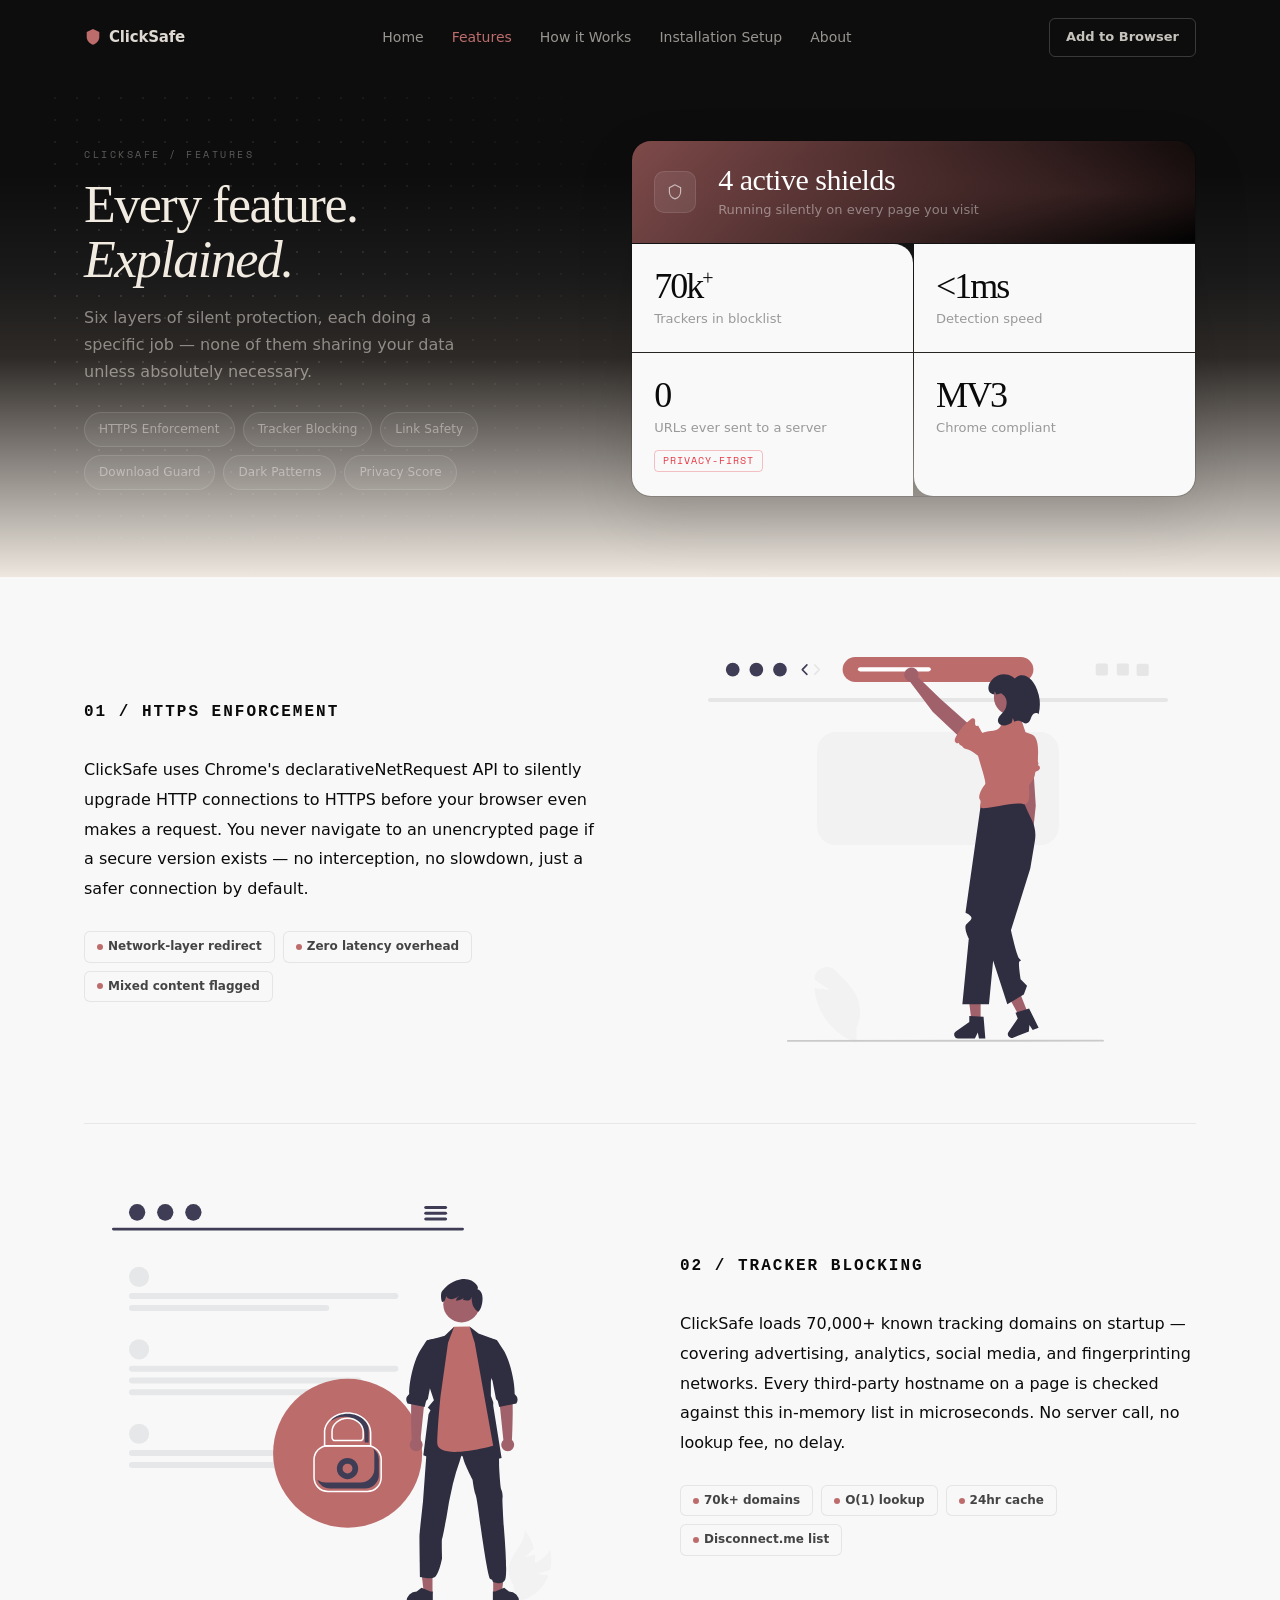
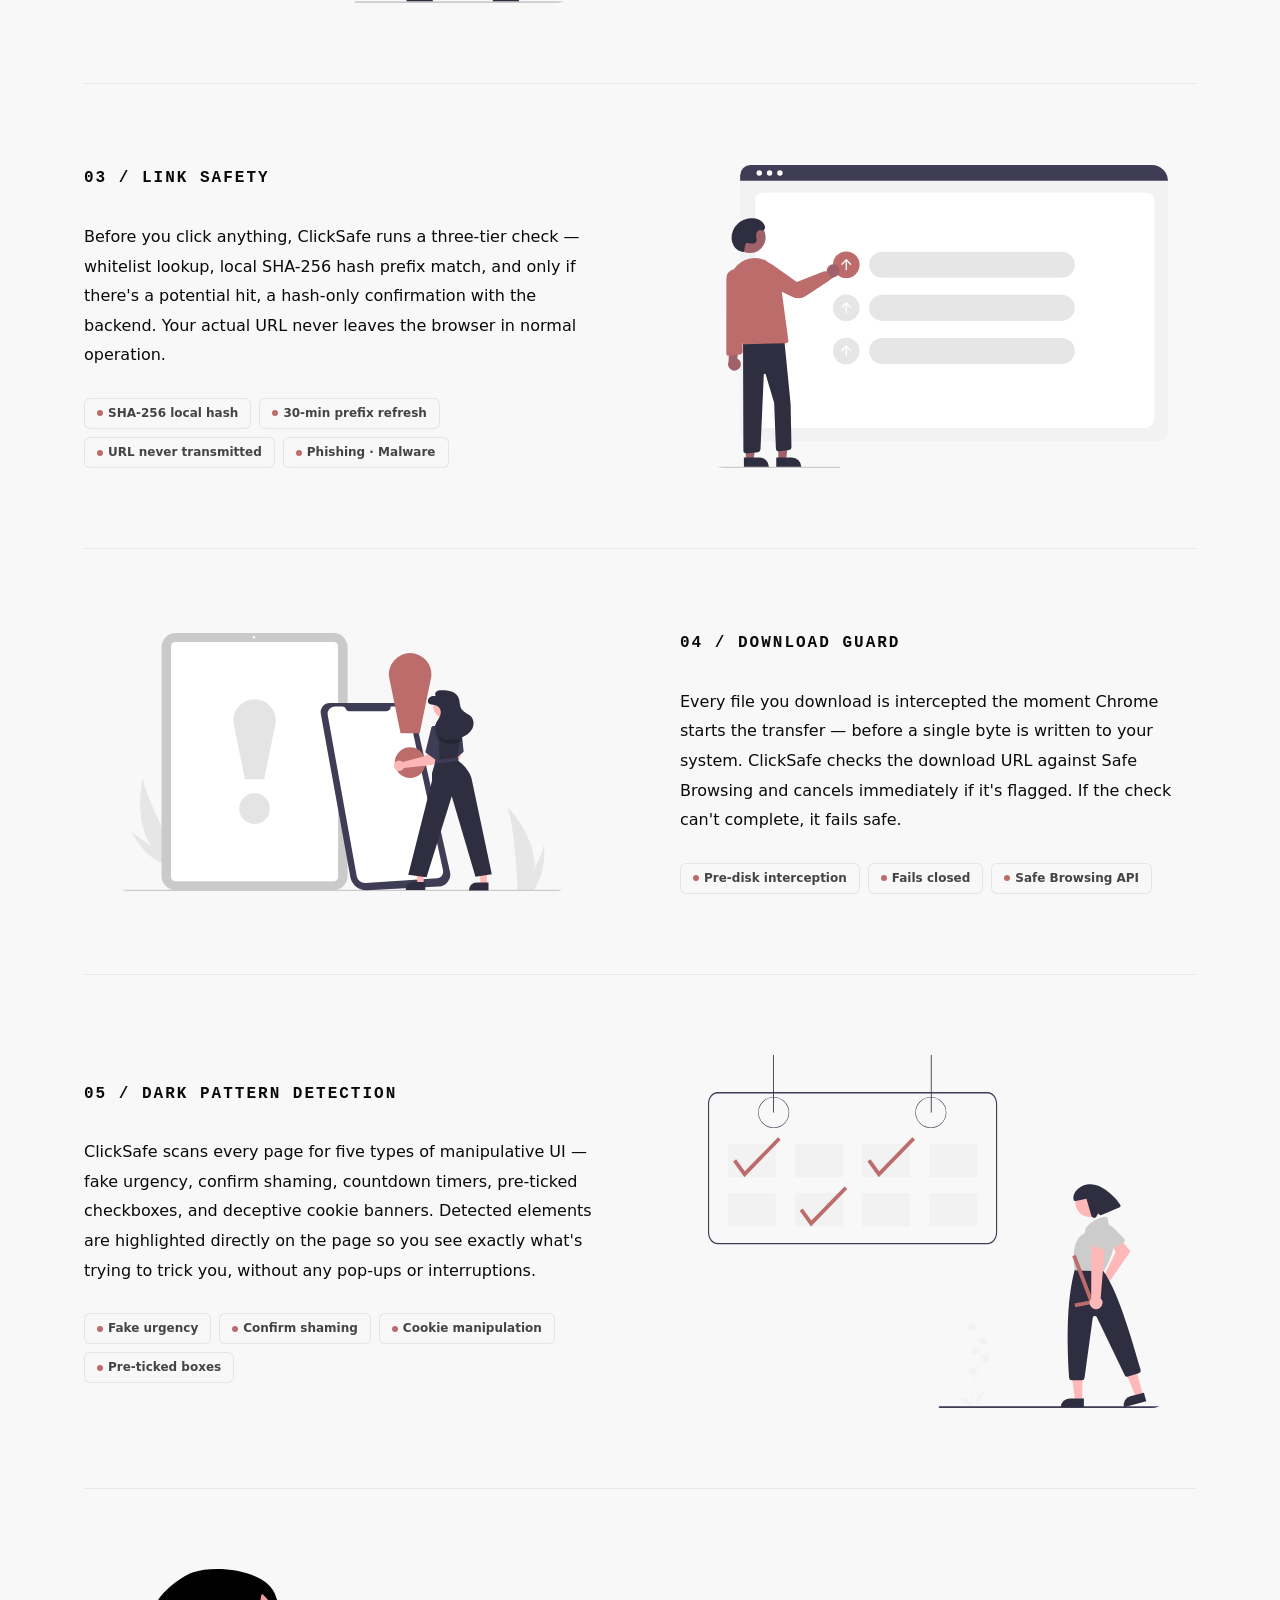
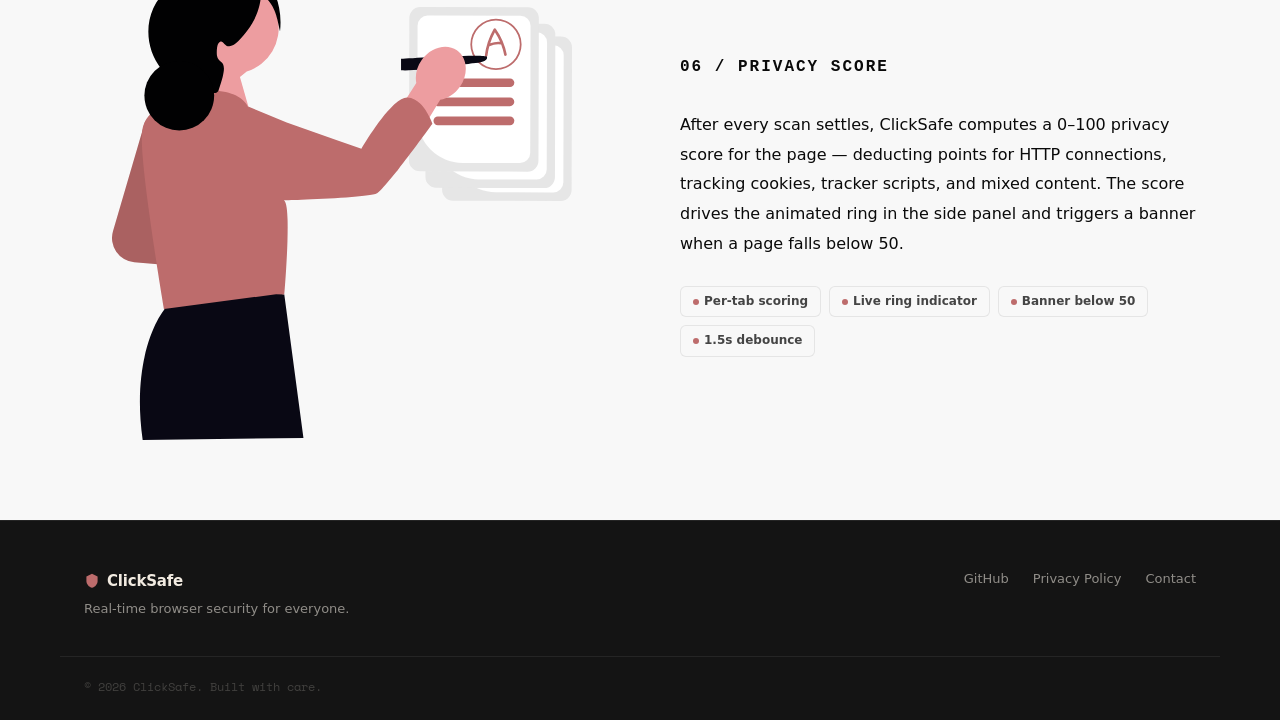
==== commit d0f42c8d: "fix & update: navbar; polish the home-page" ====
--- a/features.html
+++ b/features.html
@@ -378,9 +378,10 @@
         <a href="index.html" style="color: rgba(245,240,232,0.6);">Home</a>
         <a href="features.html" style="color: var(--red);">Features</a>
         <a href="how-it-works.html" style="color: rgba(245,240,232,0.6);">How it Works</a>
-        <a href="index.html#install" style="color: rgba(245,240,232,0.6);">Install</a>
+        <a href="index.html#install" style="color: rgba(245,240,232,0.6);">Installation Setup</a>
+        <a href="index.html#about" style="color: rgba(245,240,232,0.6);">About</a>
       </nav>
-      <a href="#" class="nav-cta" style="color: rgba(245,240,232,0.8); border-color: rgba(245,240,232,0.2);">Add to Chrome &rarr;</a>
+      <a href="#" class="nav-cta" style="color: rgba(245,240,232,0.8); border-color: rgba(245,240,232,0.2);">Add to Browser</a>
     </div>
   </header>
 
--- a/style.css
+++ b/style.css
@@ -141,9 +141,8 @@
 .hero {
   position: relative;
   background:
-    linear-gradient(to right, rgba(13,13,13,0.97) 38%, rgba(13,13,13,0.72) 65%, rgba(13,13,13,0.45) 100%),
-    url('https://images.unsplash.com/photo-1498050108023-c5249f4df085?w=1600&q=80&auto=format&fit=crop') center/cover no-repeat;
-  min-height: 100vh;
+    linear-gradient(to right, rgba(13,13,13,0.95) 38%, rgba(13,13,13,0.70) 62%, rgba(13,13,13,0.35) 100%),
+    url('https://images.unsplash.com/photo-1629654297299-c8506221ca97?w=1600&q=80&auto=format&fit=crop') center/cover no-repeat;
   display: flex;
   align-items: center;
   overflow: hidden;
@@ -166,7 +165,7 @@
   align-items: center;
   gap: 64px;
   padding-top: 60px;
-  padding-bottom: 100px;
+  padding-bottom: 60px;
   width: 100%;
 }
 
@@ -493,25 +492,17 @@
 
 /* ===== PROBLEM SECTION — LIGHT ===== */
 .problem-section {
-  background: linear-gradient(
-    to bottom,
-    #0d0d0d 0%,
-    #1a1a1a 2%,
-    #888 5%,
-    #ffffff 9%,
-    #ffffff 91%,
-    #888 95%,
-    #1a1a1a 98%,
-    #0d0d0d 100%
-  );
-  padding: 160px 0 160px;
+  background: #ffffff;
+  padding: 80px 0;
   position: relative;
 }
 
 .problem-wrapper {
   display: flex;
   align-items: center;
-  gap: 80px;
+  gap: 16px;
+  max-width: 860px;
+  margin: 0 auto 0 80px;
 }
 
 .problem-left { flex: 1.1; }
@@ -570,7 +561,7 @@
 /* ===== HOW IT WORKS — DARK ===== */
 .how-section {
   background: var(--dark);
-  padding: 110px 0;
+  padding: 60px 0;
   position: relative;
 }
 .how-section .section-label,
@@ -633,18 +624,8 @@
 
 /* ===== FEATURES SECTION — RIBBON ===== */
 .features-section {
-  background: linear-gradient(
-    to bottom,
-    #0d0d0d 0%,
-    #1a1a1a 2%,
-    #888 5%,
-    #f8f8f8 9%,
-    #f8f8f8 91%,
-    #888 95%,
-    #1a1a1a 98%,
-    #0d0d0d 100%
-  );
-  padding: 200px 0 220px;
+  background: #f8f8f8;
+  padding: 70px 0 80px;
   overflow: hidden;
   position: relative;
 }
@@ -653,8 +634,18 @@
 .ribbon-scene {
   position: relative;
   width: 100%;
-  height: 520px;
-  margin-top: 60px;
+  height: 500px;
+  margin-top: 36px;
+  overflow: visible;
+}
+
+#ribbon-canvas {
+  position: absolute;
+  top: 0; left: 0;
+  width: 100% !important;
+  height: 100% !important;
+  pointer-events: none;
+  z-index: 1;
 }
 
 .ribbon-svg {
@@ -670,13 +661,18 @@
   display: flex;
   flex-direction: column;
   align-items: center;
-  z-index: 2;
+  z-index: 10;
   animation: floatNode 5s ease-in-out infinite;
 }
 .rnode:nth-child(2)  { animation-delay: 0.6s; }
 .rnode:nth-child(3)  { animation-delay: 1.2s; }
 .rnode:nth-child(4)  { animation-delay: 0.3s; }
 .rnode:nth-child(5)  { animation-delay: 0.9s; }
+
+@keyframes floatNode3 {
+  0%, 100% { transform: translateY(0); }
+  50%       { transform: translateY(-8px); }
+}
 
 @keyframes floatNode {
   0%, 100% { transform: translateY(0); }
@@ -730,12 +726,9 @@
   line-height: 1.5;
 }
 
-/* positions — tuned to sit on the ribbon wave */
-.rn1 { left: 4%;  top: 32px; }
-.rn2 { left: 22%; top: 220px; }
-.rn3 { left: 50%; top: 60px;  transform: translateX(-50%); }
-.rn4 { right: 20%; top: 230px; }
-.rn5 { right: 3%;  top: 50px; }
+/* positions — tuned to sit on the canvas ribbon wave */
+/* rnode absolute positions now unused — cards ride on .ribbon-track */
+.rn1, .rn2, .rn3, .rn4, .rn5 { display: none; }
 
 /* connector dots on the ribbon */
 .rnode::after {
@@ -809,7 +802,7 @@
 /* ===== CTA — DARK ===== */
 .cta-section {
   background: var(--dark);
-  padding: 110px 0;
+  padding: 60px 0;
 }
 
 .cta-box {
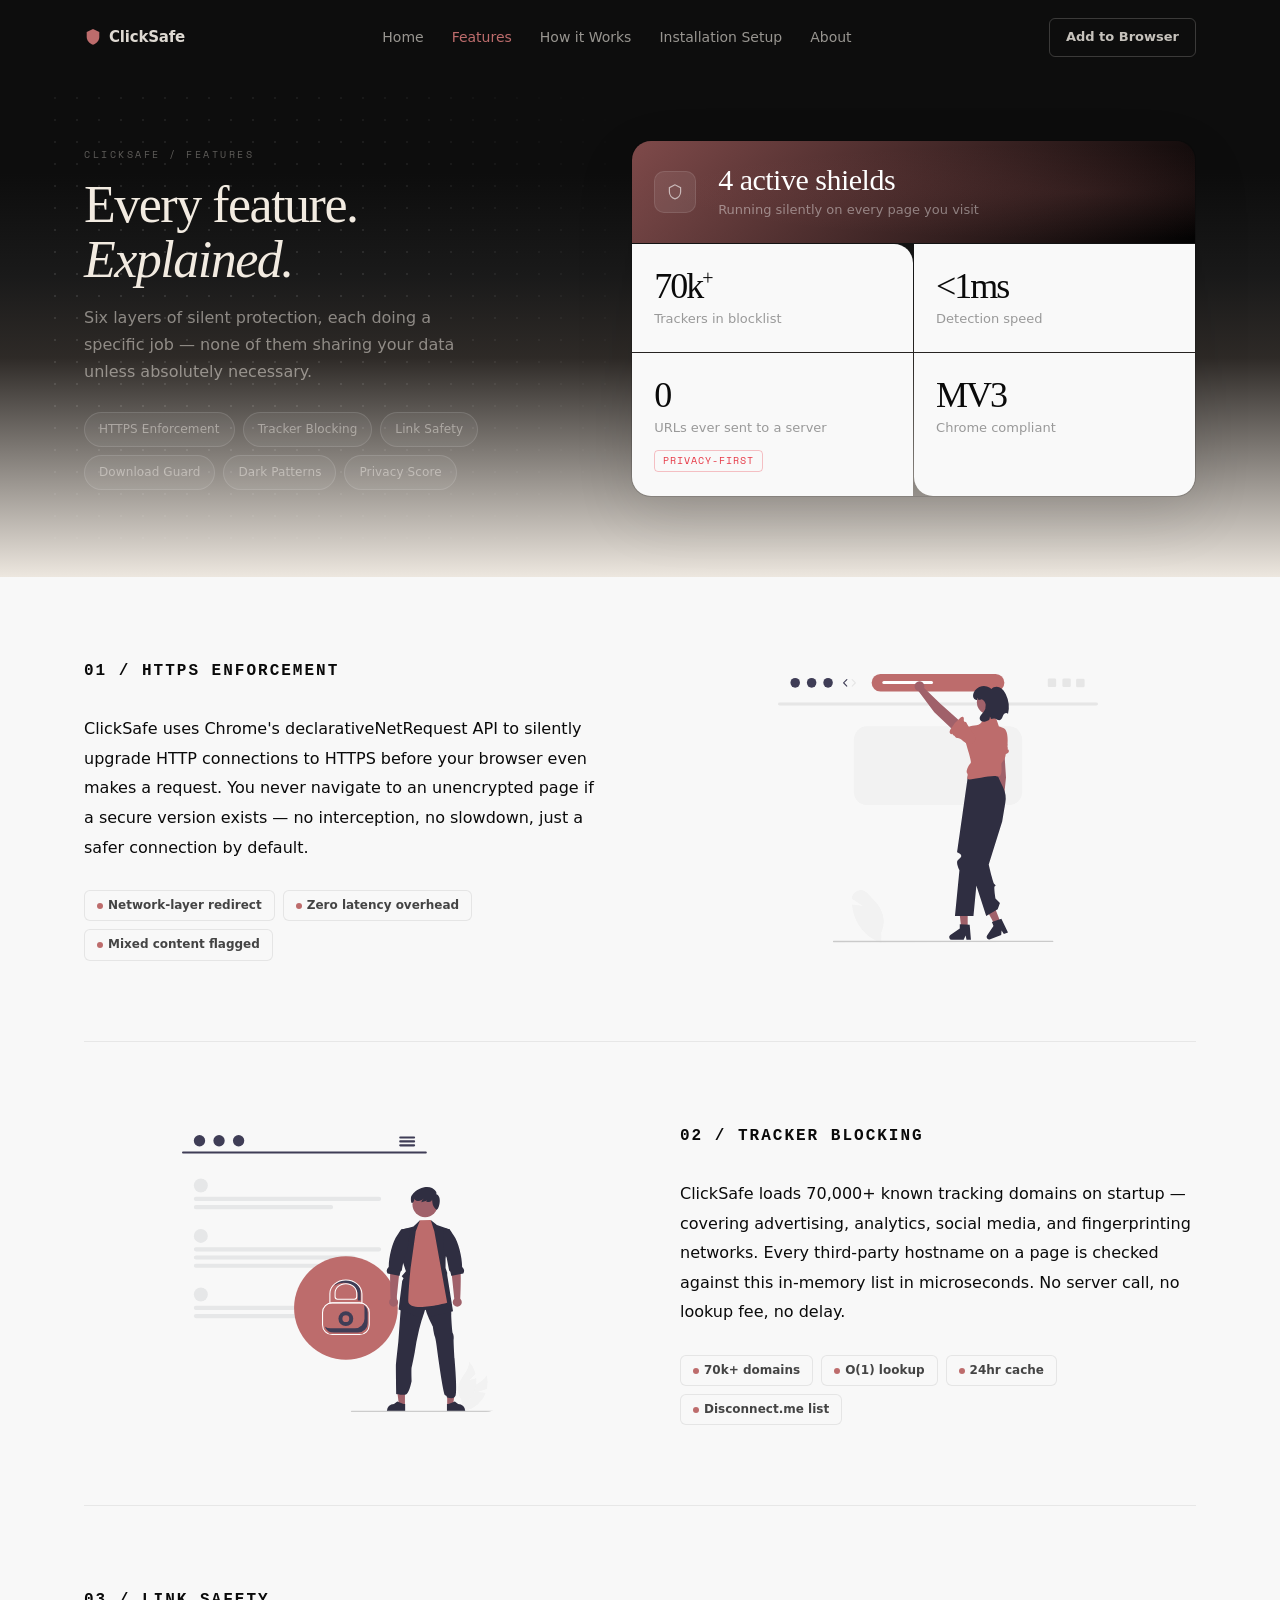
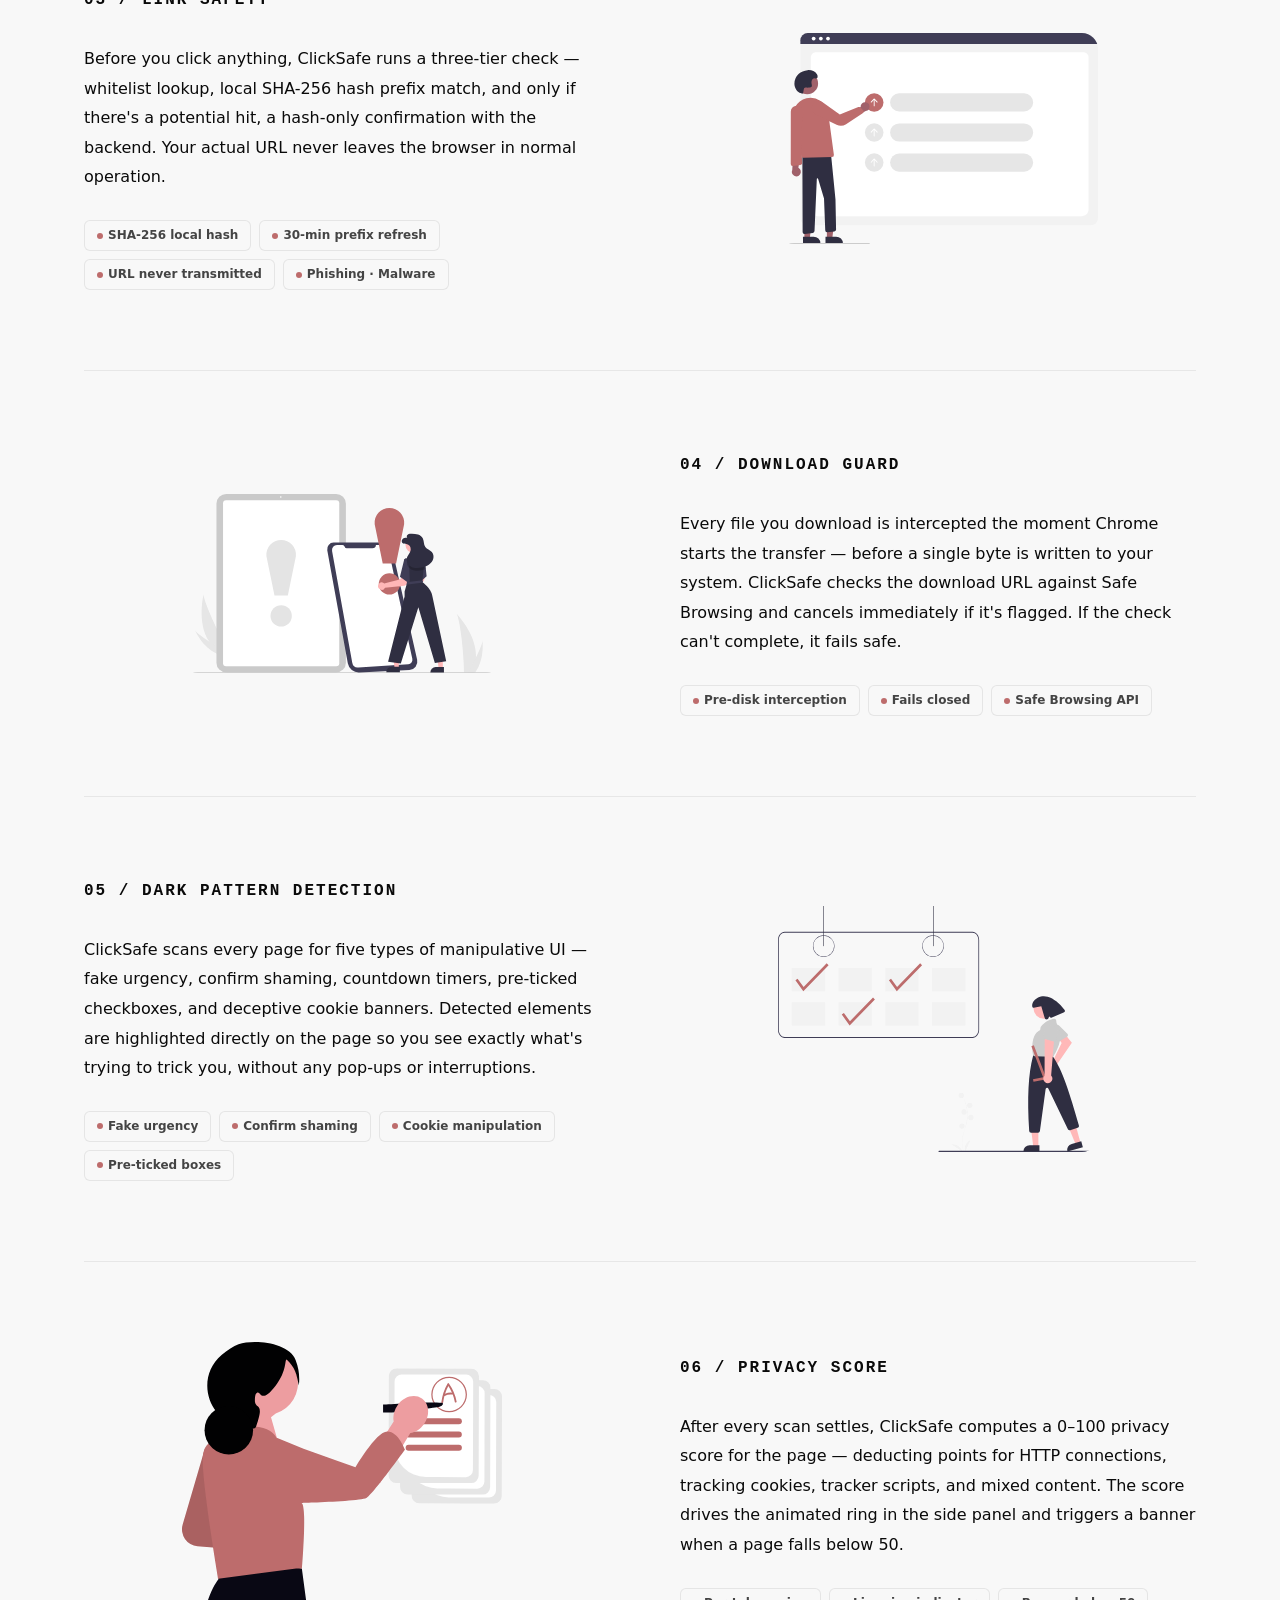
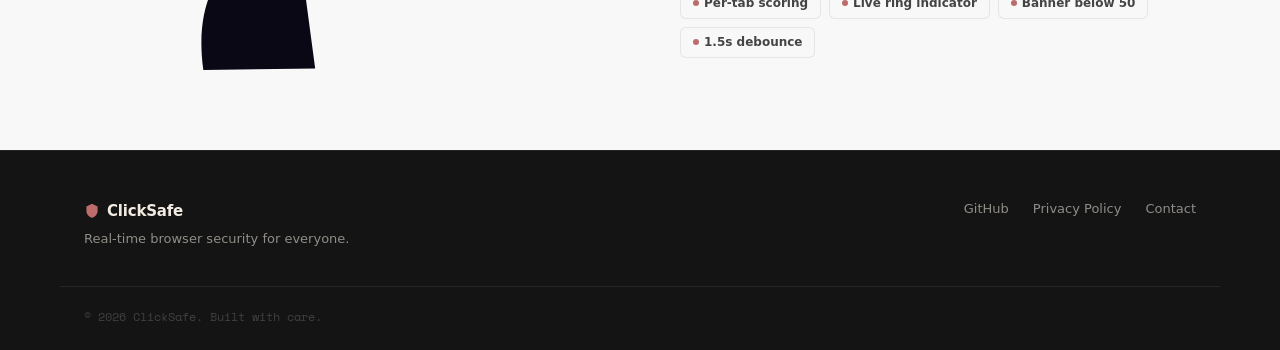
==== commit 48030423: "fix: svgs sizes" ====
--- a/features.html
+++ b/features.html
@@ -303,7 +303,7 @@
     }
     .feat-illus img {
       width: 100%;
-      max-width: 460px;
+      max-width: 320px;
       height: auto;
       border-radius: 16px;
       display: block;
